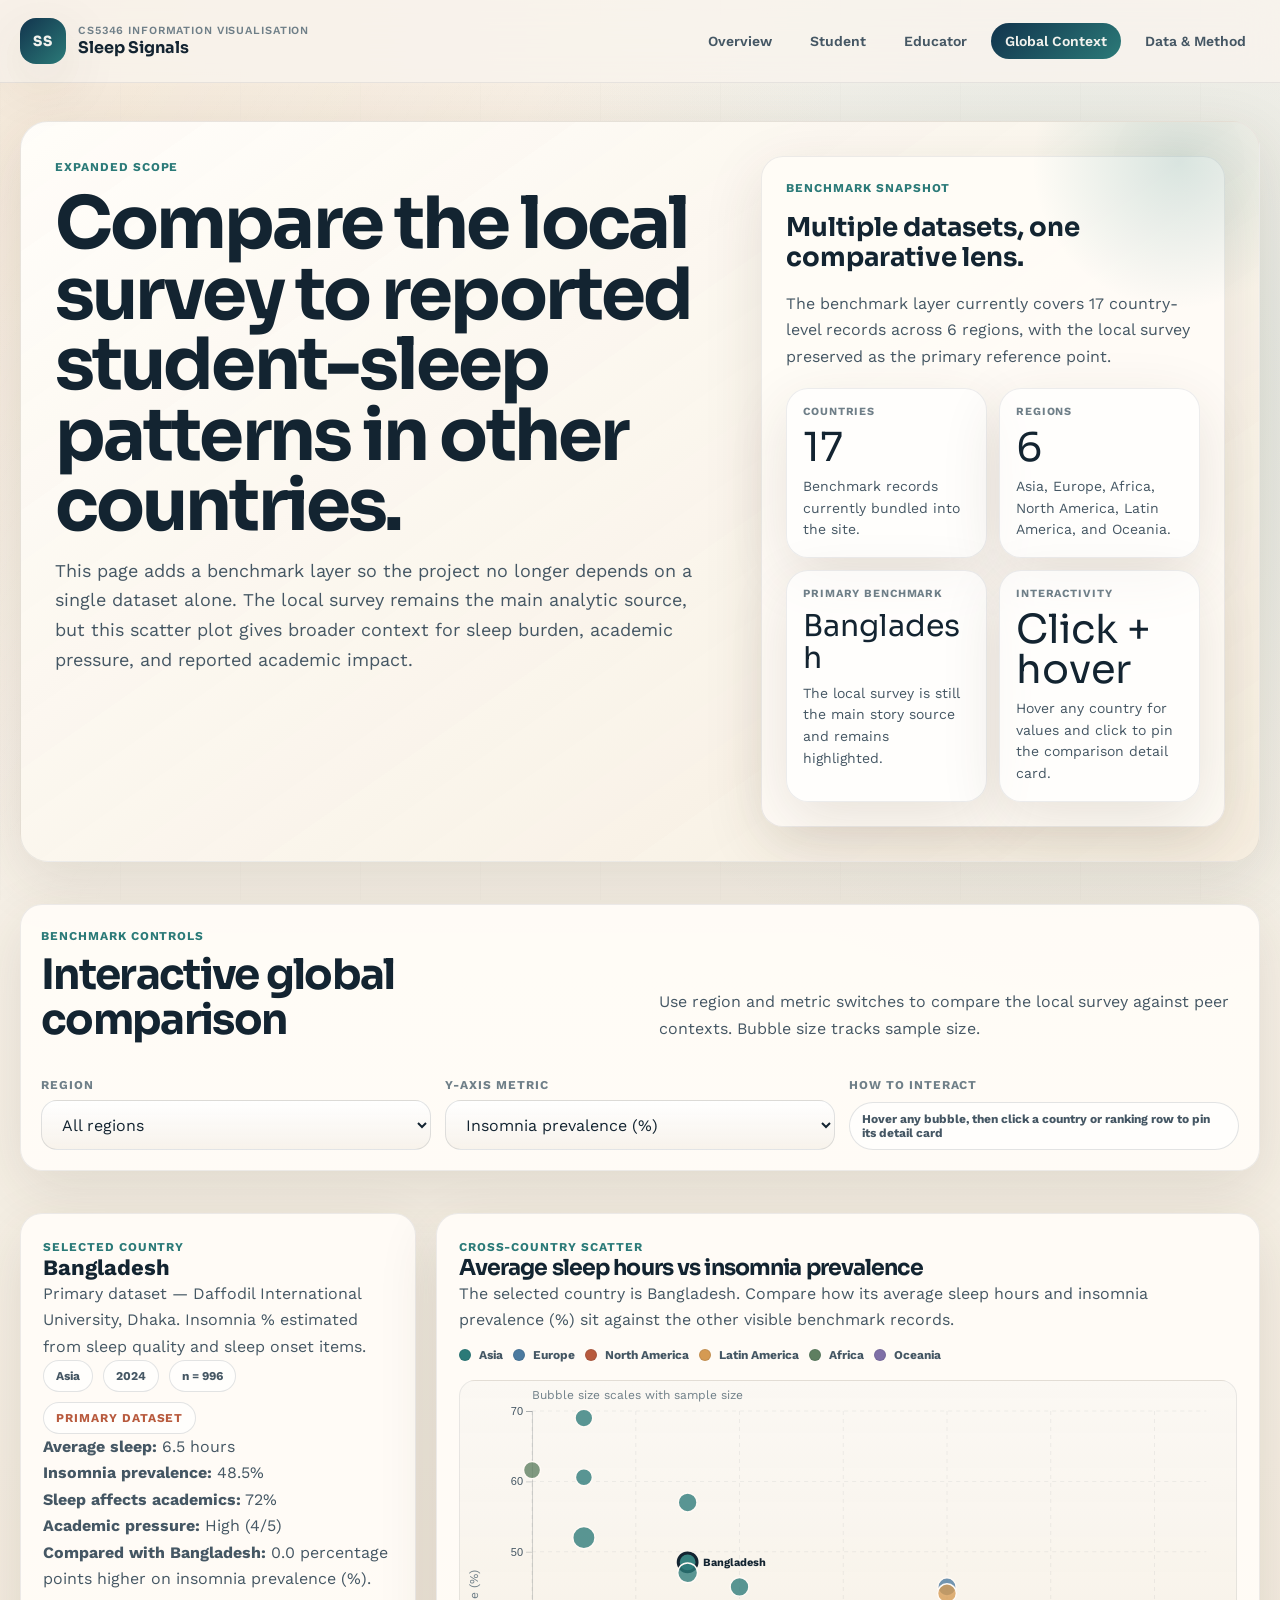
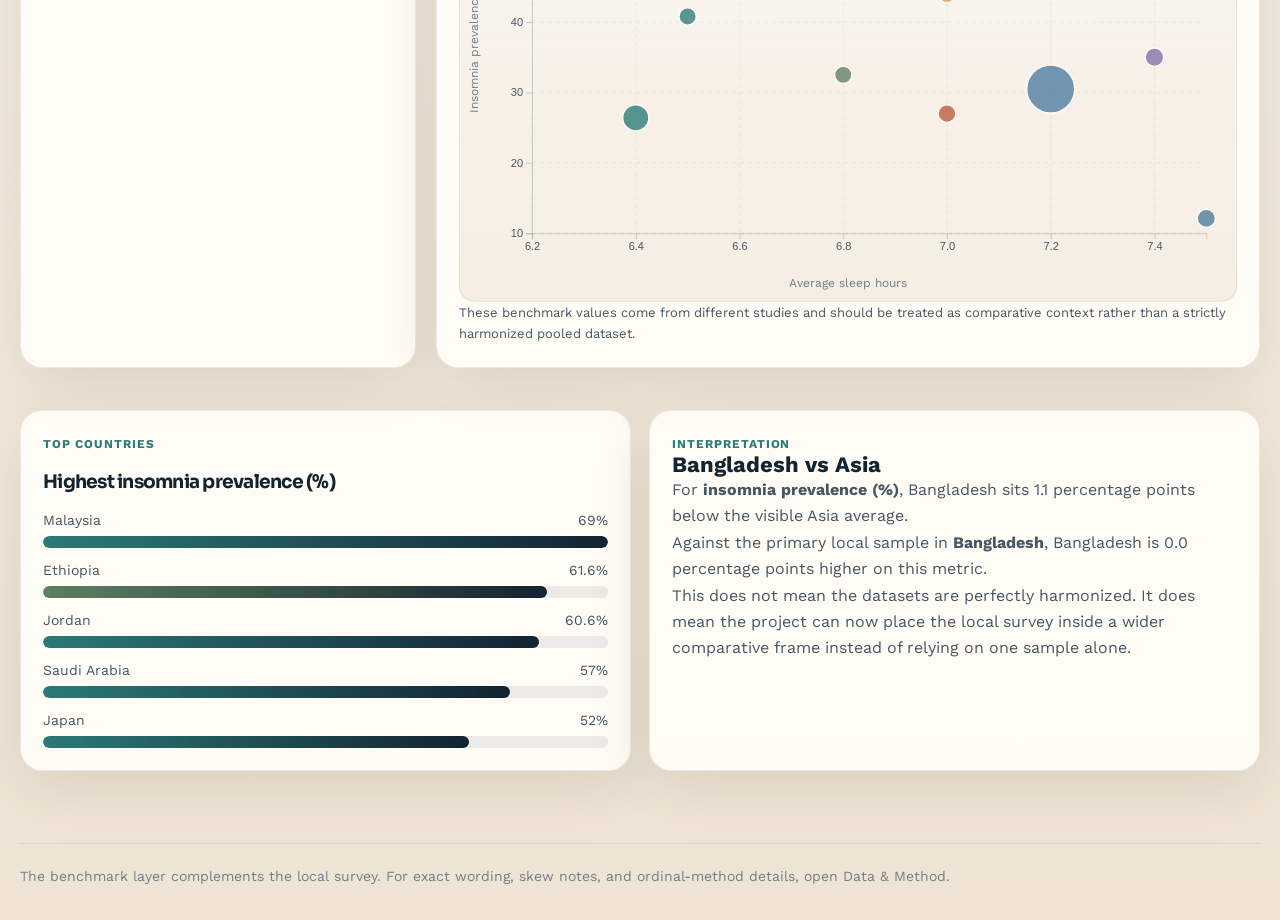
==== context.html @ 8196ef2f "Update" ====
<!DOCTYPE html>
<html lang="en">
<head>
  <meta charset="utf-8">
  <meta name="viewport" content="width=device-width, initial-scale=1">
  <title>Sleep Signals | Global Context</title>
  <link rel="stylesheet" href="assets/site.css">
</head>
<body>
  <header class="site-header">
    <nav class="site-nav">
      <a class="brand-lockup" href="index.html">
        <span class="brand-mark">SS</span>
        <span class="brand-text">
          <small>CS5346 Information Visualisation</small>
          <strong>Sleep Signals</strong>
        </span>
      </a>
      <div class="nav-links">
        <a class="nav-link" href="index.html">Overview</a>
        <a class="nav-link" href="student.html">Student</a>
        <a class="nav-link" href="educator.html">Educator</a>
        <a class="nav-link active" href="context.html">Global Context</a>
        <a class="nav-link" href="method.html">Data &amp; Method</a>
      </div>
    </nav>
  </header>

  <main class="page-shell">
    <section class="hero fade-up">
      <div class="hero-grid">
        <div class="hero-copy">
          <span class="eyebrow">Expanded scope</span>
          <h1>Compare the local survey to reported student-sleep patterns in other countries.</h1>
          <p>
            This page adds a benchmark layer so the project no longer depends on a single dataset alone.
            The local survey remains the main analytic source, but this scatter plot gives broader context for sleep burden,
            academic pressure, and reported academic impact.
          </p>
        </div>
        <aside class="hero-card" id="contextStats">
          <div class="loading-state">Loading benchmark summary…</div>
        </aside>
      </div>
    </section>

    <section class="section fade-up">
      <div class="controls-panel">
        <div class="section-head">
          <div>
            <span class="section-kicker">Benchmark controls</span>
            <h2>Interactive global comparison</h2>
          </div>
          <p>
            Use region and metric switches to compare the local survey against peer contexts. Bubble size tracks sample size.
          </p>
        </div>
        <div class="controls-grid">
          <div class="field">
            <label for="contextRegion">Region</label>
            <select id="contextRegion"></select>
          </div>
          <div class="field">
            <label for="contextMetric">Y-axis metric</label>
            <select id="contextMetric"></select>
          </div>
          <div class="field">
            <label>How to interact</label>
            <div class="sample-pill">Hover any bubble, then click a country or ranking row to pin its detail card</div>
          </div>
        </div>
      </div>
    </section>

    <section class="section fade-up">
      <div class="viz-layout">
        <aside class="note-card" id="contextDetail">
          <div class="loading-state">Loading selected country…</div>
        </aside>
        <article class="chart-card">
          <span class="section-kicker">Cross-country scatter</span>
          <h3 id="contextChartTitle">Average sleep hours vs insomnia prevalence</h3>
          <p id="contextChartCopy">
            Countries with less average sleep and higher reported burden move toward the upper-left of the plot.
          </p>
          <div class="legend" id="contextLegend"></div>
          <div class="chart-shell" id="contextChart"></div>
          <p class="footnote">
            These benchmark values come from different studies and should be treated as comparative context rather than a strictly harmonized pooled dataset.
          </p>
        </article>
      </div>
    </section>

    <section class="section fade-up">
      <div class="data-grid">
        <article class="surface-card">
          <span class="section-kicker">Top countries</span>
          <h3 class="panel-title" id="contextRankingTitle">Highest insomnia prevalence</h3>
          <div class="bar-list" id="contextRanking"></div>
        </article>
        <article class="note-card" id="contextInsight">
          <div class="loading-state">Loading benchmark insight…</div>
        </article>
      </div>
    </section>
  </main>

  <footer class="site-footer">
    The benchmark layer complements the local survey. For exact wording, skew notes, and ordinal-method details, open <a href="method.html">Data &amp; Method</a>.
  </footer>

  <script src="assets/vendor/d3.v7.min.js" defer></script>
  <script src="data/global-sleep-benchmarks.js" defer></script>
  <script src="assets/data.js" defer></script>
  <script src="assets/charts.js" defer></script>
  <script src="assets/context.js" defer></script>
</body>
</html>
---- assets/site.css ----
@import url("https://fonts.googleapis.com/css2?family=Sora:wght@400;500;600;700;800&family=Work+Sans:wght@400;500;600;700&display=swap");

:root {
  --bg: #f5efe4;
  --bg-soft: #fbf7f0;
  --paper: rgba(255, 250, 243, 0.8);
  --paper-strong: rgba(255, 252, 247, 0.94);
  --ink: #132431;
  --ink-soft: #455764;
  --ink-faint: #6f7f88;
  --line: rgba(19, 36, 49, 0.12);
  --line-strong: rgba(19, 36, 49, 0.2);
  --navy: #12344d;
  --teal: #2b7a78;
  --teal-soft: #83b7b0;
  --sand: #e7d8c1;
  --amber: #d59a52;
  --terracotta: #b85a3d;
  --rust: #8d3a2a;
  --sky: #4c7a9f;
  --sage: #5e7f60;
  --shadow: 0 18px 60px rgba(62, 47, 31, 0.12);
  --radius-xl: 28px;
  --radius-lg: 22px;
  --radius-md: 16px;
  --radius-sm: 12px;
  --max-width: 1240px;
  --font-display: "Sora", sans-serif;
  --font-body: "Work Sans", sans-serif;
}

*,
*::before,
*::after {
  box-sizing: border-box;
}

html {
  scroll-behavior: smooth;
}

body {
  margin: 0;
  min-height: 100vh;
  color: var(--ink);
  font-family: var(--font-body);
  background:
    radial-gradient(circle at top left, rgba(213, 154, 82, 0.16), transparent 30%),
    radial-gradient(circle at 85% 15%, rgba(43, 122, 120, 0.12), transparent 26%),
    linear-gradient(180deg, #f9f4ed 0%, var(--bg) 48%, #efe4d4 100%);
  overflow-x: hidden;
}

body::before {
  content: "";
  position: fixed;
  inset: 0;
  pointer-events: none;
  background:
    linear-gradient(120deg, rgba(255, 255, 255, 0.28), transparent 35%),
    repeating-linear-gradient(
      90deg,
      rgba(19, 36, 49, 0.025) 0,
      rgba(19, 36, 49, 0.025) 1px,
      transparent 1px,
      transparent 120px
    );
  opacity: 0.5;
}

a {
  color: inherit;
  text-decoration: none;
}

img,
svg {
  display: block;
  max-width: 100%;
}

button,
select {
  font: inherit;
}

.site-header {
  position: sticky;
  top: 0;
  z-index: 20;
  backdrop-filter: blur(18px);
  background: rgba(249, 244, 237, 0.78);
  border-bottom: 1px solid rgba(19, 36, 49, 0.08);
}

.site-nav {
  width: min(calc(100% - 32px), var(--max-width));
  margin: 0 auto;
  padding: 18px 0;
  display: flex;
  align-items: center;
  justify-content: space-between;
  gap: 20px;
}

.brand-lockup {
  display: flex;
  align-items: center;
  gap: 12px;
}

.brand-mark {
  width: 46px;
  height: 46px;
  border-radius: 16px;
  display: grid;
  place-items: center;
  font-family: var(--font-display);
  font-size: 14px;
  font-weight: 800;
  letter-spacing: 0.1em;
  text-transform: uppercase;
  color: var(--paper-strong);
  background: linear-gradient(135deg, var(--navy), var(--teal));
  box-shadow: var(--shadow);
}

.brand-text small,
.eyebrow,
.section-kicker,
.stat-label,
.chip,
.scope-chip,
.mini-label {
  letter-spacing: 0.08em;
  text-transform: uppercase;
}

.brand-text small {
  display: block;
  color: var(--ink-faint);
  font-size: 11px;
  font-weight: 600;
}

.brand-text strong {
  display: block;
  font-family: var(--font-display);
  font-size: 16px;
  font-weight: 700;
}

.nav-links {
  display: flex;
  align-items: center;
  gap: 10px;
  flex-wrap: wrap;
  justify-content: flex-end;
}

.nav-link {
  padding: 10px 14px;
  border-radius: 999px;
  color: var(--ink-soft);
  font-size: 14px;
  font-weight: 600;
  transition: background 160ms ease, color 160ms ease, transform 160ms ease;
}

.nav-link:hover,
.nav-link:focus-visible {
  color: var(--ink);
  background: rgba(255, 255, 255, 0.65);
}

.nav-link.active {
  color: var(--paper-strong);
  background: linear-gradient(135deg, var(--navy), var(--teal));
}

.page-shell {
  width: min(calc(100% - 32px), var(--max-width));
  margin: 0 auto;
  padding: 38px 0 72px;
  position: relative;
  z-index: 1;
}

.eyebrow,
.section-kicker {
  display: inline-flex;
  gap: 8px;
  align-items: center;
  color: var(--teal);
  font-size: 12px;
  font-weight: 700;
}

.hero {
  position: relative;
  overflow: hidden;
  border: 1px solid rgba(19, 36, 49, 0.08);
  border-radius: var(--radius-xl);
  padding: 34px;
  background:
    linear-gradient(145deg, rgba(255, 253, 249, 0.96), rgba(245, 236, 221, 0.84)),
    var(--paper);
  box-shadow: var(--shadow);
}

.hero::after {
  content: "";
  position: absolute;
  width: 320px;
  height: 320px;
  right: -80px;
  top: -120px;
  border-radius: 50%;
  background: radial-gradient(circle, rgba(43, 122, 120, 0.18), transparent 65%);
  pointer-events: none;
}

.hero-grid {
  position: relative;
  display: grid;
  grid-template-columns: minmax(0, 1.25fr) minmax(320px, 0.85fr);
  gap: 24px;
}

.hero-copy h1,
.section-head h2,
.feature-title,
.chart-card h3,
.panel-title,
.route-card h3,
.finding-card h3,
.glossary-card h3 {
  font-family: var(--font-display);
  letter-spacing: -0.04em;
}

.hero-copy h1 {
  margin: 14px 0 14px;
  max-width: 12ch;
  font-size: clamp(42px, 6vw, 72px);
  line-height: 0.98;
}

.hero-copy p {
  max-width: 60ch;
  margin: 0;
  color: var(--ink-soft);
  font-size: 18px;
  line-height: 1.65;
}

.hero-actions {
  display: flex;
  flex-wrap: wrap;
  gap: 14px;
  margin-top: 26px;
}

.btn {
  display: inline-flex;
  align-items: center;
  justify-content: center;
  gap: 8px;
  min-height: 48px;
  padding: 0 18px;
  border-radius: 999px;
  border: 1px solid transparent;
  font-size: 15px;
  font-weight: 700;
  transition: transform 160ms ease, box-shadow 160ms ease, background 160ms ease;
}

.btn:hover,
.btn:focus-visible {
  transform: translateY(-1px);
}

.btn-primary {
  color: var(--paper-strong);
  background: linear-gradient(135deg, var(--navy), var(--teal));
  box-shadow: 0 12px 30px rgba(18, 52, 77, 0.18);
}

.btn-secondary {
  border-color: var(--line);
  color: var(--ink);
  background: rgba(255, 255, 255, 0.72);
}

.hero-card,
.stat-card,
.finding-card,
.route-card,
.surface-card,
.chart-card,
.note-card,
.insight-card,
.rank-card,
.glossary-card {
  border: 1px solid rgba(19, 36, 49, 0.08);
  border-radius: var(--radius-lg);
  background: var(--paper-strong);
  box-shadow: var(--shadow);
}

.hero-card {
  padding: 24px;
  align-self: stretch;
  display: flex;
  flex-direction: column;
  gap: 18px;
}

.hero-card h2 {
  margin: 0;
  font-family: var(--font-display);
  font-size: 26px;
  line-height: 1.15;
}

.hero-card p {
  margin: 0;
  color: var(--ink-soft);
  line-height: 1.65;
}

.stat-grid {
  display: grid;
  grid-template-columns: repeat(2, minmax(0, 1fr));
  gap: 12px;
}

.stat-card {
  padding: 16px;
  background: rgba(255, 255, 255, 0.68);
}

.stat-label {
  color: var(--ink-faint);
  font-size: 11px;
  font-weight: 700;
}

.stat-value {
  margin-top: 10px;
  font-family: var(--font-display);
  font-size: clamp(28px, 4vw, 40px);
  line-height: 1;
}

.stat-value.compact {
  font-size: clamp(22px, 2.8vw, 30px);
  line-height: 1.08;
  word-break: break-word;
}

.stat-copy {
  margin-top: 8px;
  color: var(--ink-soft);
  font-size: 14px;
  line-height: 1.55;
}

.hero-note,
.section-note,
.support-copy,
.small-copy {
  color: var(--ink-faint);
  line-height: 1.65;
}

.section {
  margin-top: 42px;
}

.section-head {
  display: flex;
  align-items: end;
  justify-content: space-between;
  gap: 20px;
  margin-bottom: 20px;
}

.section-head h2 {
  margin: 8px 0 0;
  font-size: clamp(28px, 4vw, 42px);
  line-height: 1.08;
}

.section-head p {
  margin: 8px 0 0;
  max-width: 58ch;
  color: var(--ink-soft);
  font-size: 16px;
  line-height: 1.7;
}

.finding-grid,
.route-grid,
.insight-grid,
.method-grid,
.glossary-grid,
.note-grid {
  display: grid;
  gap: 18px;
}

.finding-grid {
  grid-template-columns: repeat(2, minmax(0, 1fr));
}

.route-grid {
  grid-template-columns: repeat(4, minmax(0, 1fr));
}

.finding-card,
.route-card,
.glossary-card,
.note-card,
.insight-card,
.rank-card {
  padding: 22px;
}

.finding-card {
  display: flex;
  flex-direction: column;
  gap: 14px;
}

.finding-card .metric {
  font-family: var(--font-display);
  font-size: clamp(30px, 4vw, 46px);
  line-height: 1;
}

.finding-card h3,
.route-card h3,
.glossary-card h3,
.note-card h3,
.chart-card h3 {
  margin: 0;
  font-size: 22px;
  line-height: 1.15;
}

.finding-card p,
.route-card p,
.note-card p,
.glossary-card p,
.chart-card p,
.insight-card p,
.rank-card p {
  margin: 0;
  color: var(--ink-soft);
  line-height: 1.65;
}

.chip-row,
.legend,
.control-row,
.pill-row,
.meta-row {
  display: flex;
  flex-wrap: wrap;
  gap: 10px;
  align-items: center;
}

.chip,
.scope-chip,
.sample-pill,
.meta-pill,
.legend-item {
  display: inline-flex;
  align-items: center;
  gap: 8px;
  border-radius: 999px;
  font-size: 12px;
  font-weight: 700;
}

.chip,
.scope-chip,
.sample-pill,
.meta-pill {
  padding: 8px 12px;
  border: 1px solid rgba(19, 36, 49, 0.12);
  background: rgba(255, 255, 255, 0.66);
}

.chip {
  color: var(--teal);
}

.scope-chip.context {
  color: var(--sky);
}

.scope-chip.primary {
  color: var(--terracotta);
}

.legend {
  margin: 14px 0 0;
}

.legend-item {
  color: var(--ink-soft);
}

.legend-swatch {
  width: 12px;
  height: 12px;
  border-radius: 999px;
  border: 1px solid rgba(19, 36, 49, 0.1);
  flex-shrink: 0;
}

.route-card {
  min-height: 220px;
  background:
    linear-gradient(180deg, rgba(255, 255, 255, 0.94), rgba(245, 238, 229, 0.88));
}

.route-card .route-link {
  margin-top: auto;
  display: inline-flex;
  align-items: center;
  gap: 8px;
  color: var(--navy);
  font-weight: 700;
}

.controls-panel {
  padding: 20px;
  display: grid;
  gap: 16px;
  border: 1px solid rgba(19, 36, 49, 0.08);
  border-radius: var(--radius-lg);
  background: var(--paper-strong);
  box-shadow: var(--shadow);
}

.controls-grid {
  display: grid;
  grid-template-columns: repeat(auto-fit, minmax(220px, 1fr));
  gap: 14px;
}

.field {
  display: grid;
  gap: 8px;
}

.field label {
  color: var(--ink-faint);
  font-size: 12px;
  font-weight: 700;
  text-transform: uppercase;
  letter-spacing: 0.08em;
}

select {
  width: 100%;
  min-height: 50px;
  border-radius: 16px;
  border: 1px solid rgba(19, 36, 49, 0.12);
  padding: 0 16px;
  color: var(--ink);
  background:
    linear-gradient(180deg, rgba(255, 255, 255, 0.98), rgba(247, 242, 235, 0.96));
}

select:focus-visible,
.rank-button:focus-visible,
.insight-button:focus-visible,
.btn:focus-visible,
.nav-link:focus-visible {
  outline: 3px solid rgba(43, 122, 120, 0.28);
  outline-offset: 2px;
}

.sample-pill,
.meta-pill {
  color: var(--ink-soft);
}

.insight-grid {
  grid-template-columns: repeat(4, minmax(0, 1fr));
}

.insight-card {
  position: relative;
  padding: 0;
  overflow: hidden;
}

.insight-button,
.rank-button {
  width: 100%;
  border: 0;
  padding: 22px;
  text-align: left;
  background: transparent;
  cursor: pointer;
}

.insight-card.selected,
.rank-card.selected {
  border-color: rgba(19, 36, 49, 0.22);
  box-shadow: 0 24px 60px rgba(62, 47, 31, 0.16);
}

.insight-card::before,
.rank-card::before {
  content: "";
  position: absolute;
  inset: 0 auto auto 0;
  width: 100%;
  height: 5px;
  background: linear-gradient(90deg, var(--teal), var(--amber));
  opacity: 0;
}

.insight-card.selected::before,
.rank-card.selected::before {
  opacity: 1;
}

.insight-topline,
.rank-topline {
  display: flex;
  justify-content: space-between;
  gap: 12px;
  align-items: baseline;
}

.insight-title,
.rank-title {
  margin: 14px 0 8px;
  font-family: var(--font-display);
  font-size: 22px;
  line-height: 1.12;
}

.impact-meter {
  display: flex;
  align-items: center;
  gap: 10px;
  margin-top: 18px;
}

.impact-bar {
  position: relative;
  flex: 1;
  height: 10px;
  border-radius: 999px;
  background: rgba(19, 36, 49, 0.08);
  overflow: hidden;
}

.impact-fill {
  position: absolute;
  inset: 0 auto 0 0;
  width: 0;
  border-radius: 999px;
  background: linear-gradient(90deg, var(--teal), var(--amber));
}

.viz-layout {
  display: grid;
  grid-template-columns: minmax(280px, 0.48fr) minmax(0, 1fr);
  gap: 20px;
}

.chart-card {
  padding: 22px;
}

.chart-meta {
  display: flex;
  justify-content: space-between;
  gap: 18px;
  margin-top: 12px;
  color: var(--ink-soft);
}

.chart-shell {
  margin-top: 18px;
  min-height: 400px;
  border-radius: var(--radius-md);
  border: 1px solid rgba(19, 36, 49, 0.08);
  background: linear-gradient(180deg, rgba(251, 248, 243, 0.98), rgba(244, 236, 224, 0.92));
  overflow: hidden;
}

.footnote {
  margin-top: 16px;
  color: var(--ink-faint);
  font-size: 13px;
  line-height: 1.65;
}

.educator-layout {
  display: grid;
  grid-template-columns: minmax(300px, 0.42fr) minmax(0, 1fr);
  gap: 20px;
}

.rank-list {
  display: grid;
  gap: 14px;
}

.rank-card {
  position: relative;
  padding: 0;
  overflow: hidden;
}

.rank-card .rank-button {
  display: grid;
  gap: 12px;
}

.rank-metric {
  font-family: var(--font-display);
  font-size: 28px;
  line-height: 1;
}

.data-grid {
  display: grid;
  grid-template-columns: repeat(2, minmax(0, 1fr));
  gap: 18px;
}

.surface-card {
  padding: 22px;
}

.bar-list {
  display: grid;
  gap: 14px;
  margin-top: 18px;
}

.bar-row {
  display: grid;
  gap: 8px;
}

.bar-button {
  width: 100%;
  padding: 0;
  border: 0;
  background: transparent;
  text-align: left;
  cursor: pointer;
  appearance: none;
}

.bar-button.selected .bar-topline span:first-child {
  color: var(--ink);
  font-weight: 700;
}

.bar-button.selected .bar-track {
  box-shadow: inset 0 0 0 1px rgba(19, 36, 49, 0.3);
}

.bar-topline {
  display: flex;
  justify-content: space-between;
  gap: 12px;
  color: var(--ink-soft);
  font-size: 14px;
}

.bar-track {
  position: relative;
  height: 12px;
  border-radius: 999px;
  background: rgba(19, 36, 49, 0.08);
  overflow: hidden;
}

.bar-fill {
  position: absolute;
  inset: 0 auto 0 0;
  width: 0;
  border-radius: 999px;
  background: linear-gradient(90deg, var(--sky), var(--teal));
}

.glossary-grid {
  grid-template-columns: repeat(2, minmax(0, 1fr));
}

.glossary-card .small-copy {
  margin-top: 14px;
}

.split-notes {
  display: grid;
  grid-template-columns: repeat(2, minmax(0, 1fr));
  gap: 18px;
}

.site-footer {
  width: min(calc(100% - 32px), var(--max-width));
  margin: 0 auto 36px;
  padding-top: 24px;
  border-top: 1px solid rgba(19, 36, 49, 0.08);
  color: var(--ink-faint);
  font-size: 14px;
}

.loading-state,
.error-state {
  padding: 22px;
  border-radius: var(--radius-lg);
  border: 1px dashed rgba(19, 36, 49, 0.18);
  color: var(--ink-soft);
  background: rgba(255, 255, 255, 0.62);
}

.error-state {
  color: var(--rust);
}

.tooltip {
  position: fixed;
  z-index: 40;
  max-width: 300px;
  padding: 12px 14px;
  border-radius: 16px;
  border: 1px solid rgba(19, 36, 49, 0.1);
  background: rgba(255, 252, 247, 0.97);
  box-shadow: 0 18px 50px rgba(62, 47, 31, 0.2);
  color: var(--ink);
  pointer-events: none;
  opacity: 0;
  transform: translateY(6px);
  transition: opacity 120ms ease, transform 120ms ease;
}

.tooltip.show {
  opacity: 1;
  transform: translateY(0);
}

.tooltip strong {
  display: block;
  font-family: var(--font-display);
  margin-bottom: 4px;
  font-size: 14px;
}

.fade-up {
  animation: fade-up 460ms ease both;
}

.muted {
  color: var(--ink-faint);
}

.nowrap {
  white-space: nowrap;
}

.sr-only {
  position: absolute;
  width: 1px;
  height: 1px;
  padding: 0;
  margin: -1px;
  overflow: hidden;
  clip: rect(0, 0, 0, 0);
  border: 0;
}

@keyframes fade-up {
  from {
    opacity: 0.78;
    transform: translateY(6px);
  }
  to {
    opacity: 1;
    transform: translateY(0);
  }
}

@media (max-width: 1080px) {
  .hero-grid,
  .viz-layout,
  .educator-layout,
  .data-grid,
  .split-notes {
    grid-template-columns: 1fr;
  }

  .finding-grid,
  .route-grid,
  .insight-grid,
  .glossary-grid {
    grid-template-columns: repeat(2, minmax(0, 1fr));
  }
}

@media (max-width: 760px) {
  .site-nav,
  .page-shell,
  .site-footer {
    width: min(calc(100% - 22px), var(--max-width));
  }

  .site-nav {
    align-items: flex-start;
    flex-direction: column;
  }

  .nav-links {
    width: 100%;
    justify-content: flex-start;
  }

  .hero {
    padding: 24px;
  }

  .hero-copy h1 {
    font-size: clamp(34px, 14vw, 52px);
  }

  .controls-grid,
  .finding-grid,
  .route-grid,
  .insight-grid,
  .glossary-grid,
  .method-grid {
    grid-template-columns: 1fr;
  }

  .stat-grid {
    grid-template-columns: 1fr;
  }

  .chart-shell {
    min-height: 340px;
  }
}
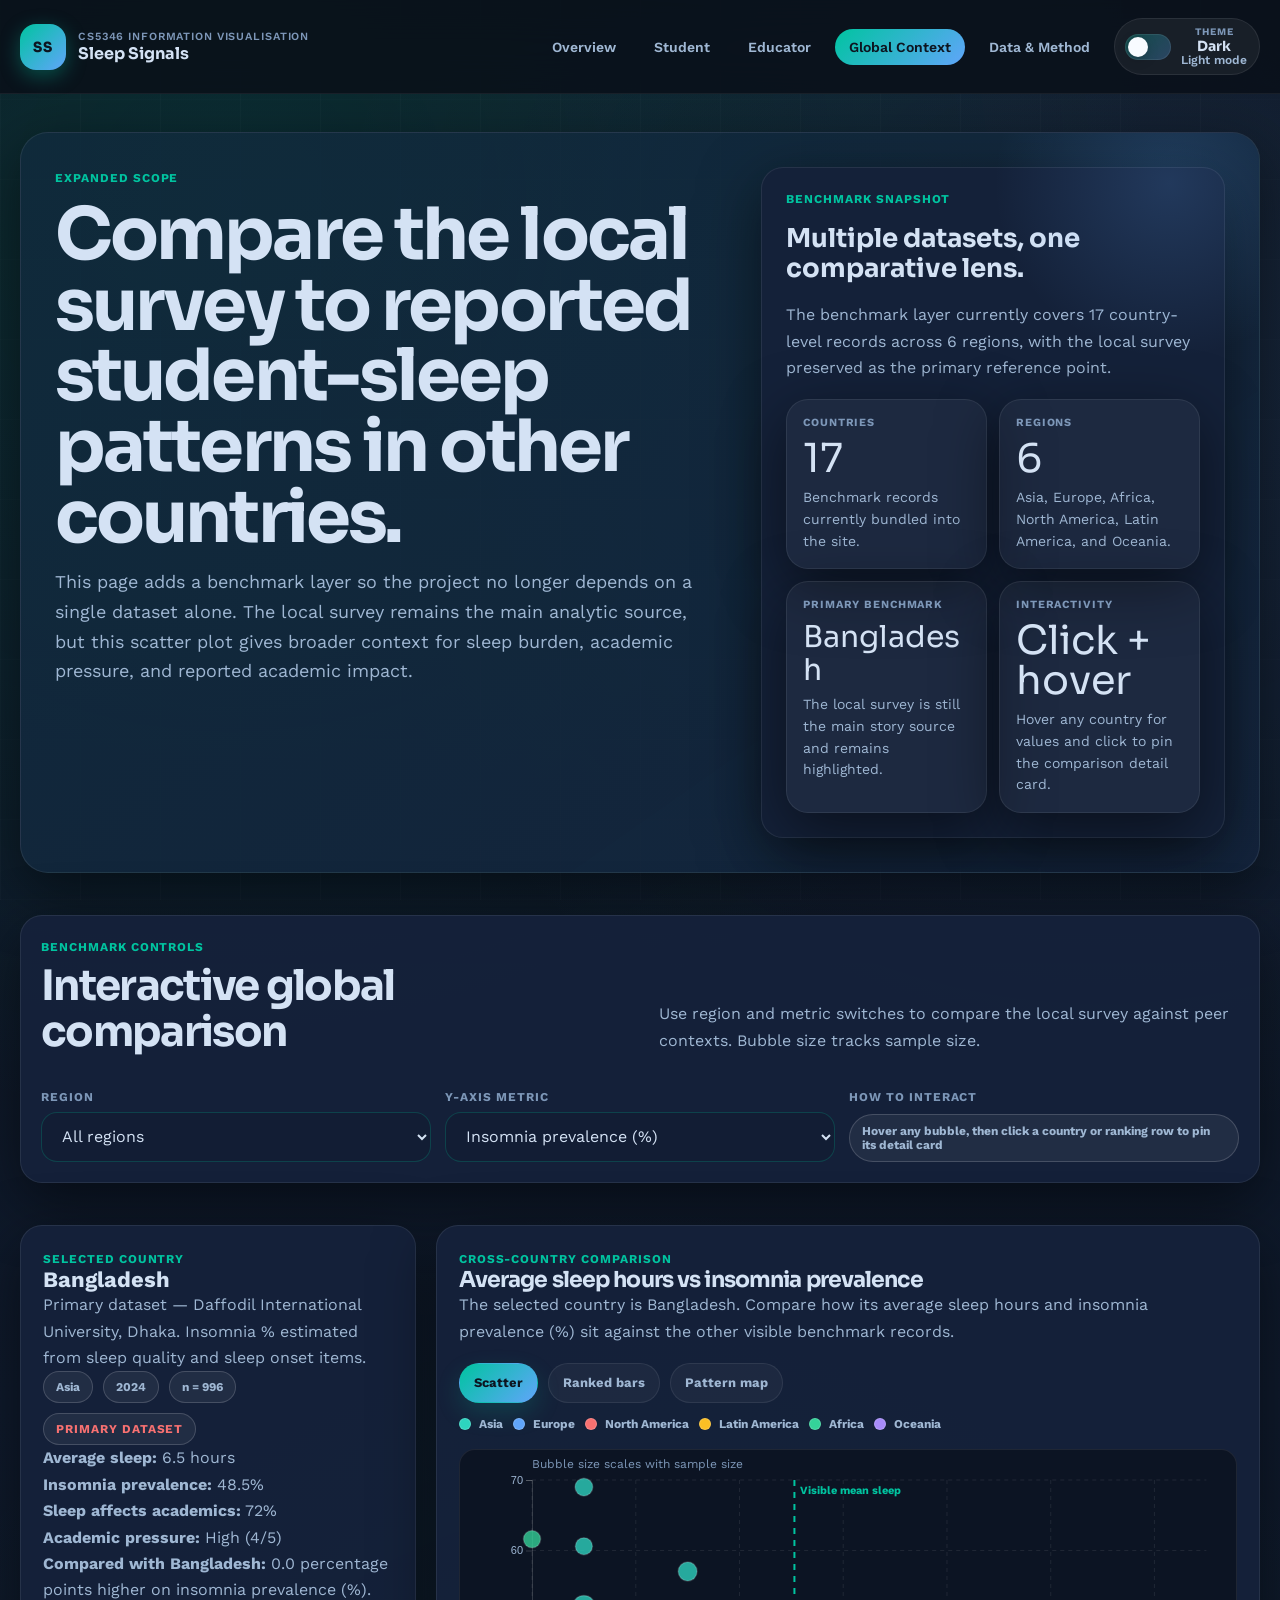
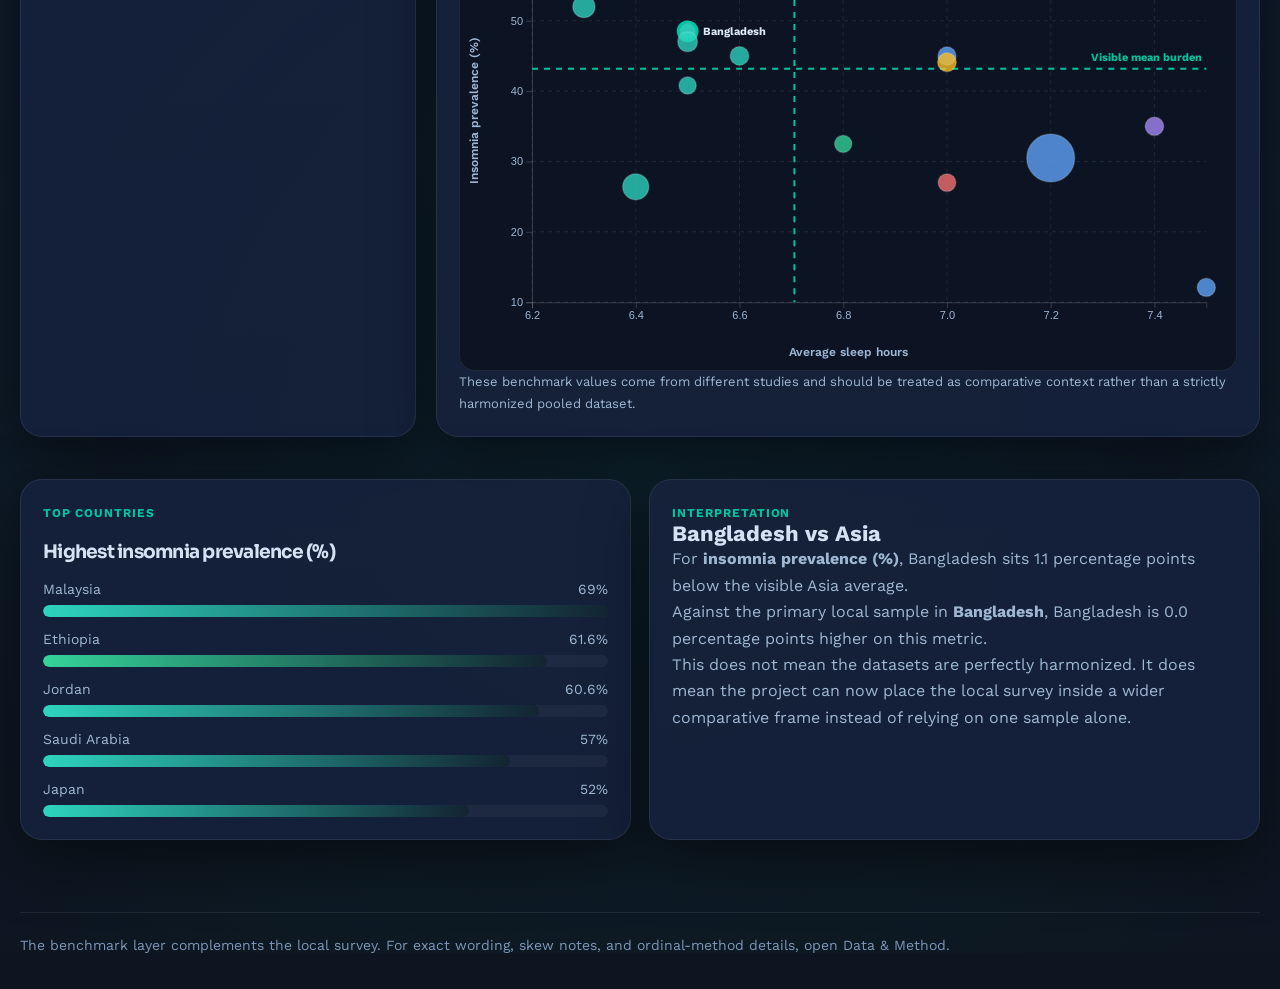
==== commit 48e30077: "Update interface 1. Added button to toggle light/dark mode 2. Change words to higher contrast colour" ====
--- a/context.html
+++ b/context.html
@@ -4,6 +4,12 @@
   <meta charset="utf-8">
   <meta name="viewport" content="width=device-width, initial-scale=1">
   <title>Sleep Signals | Global Context</title>
+  <script>
+    try {
+      const savedTheme = localStorage.getItem("sleep-signals-theme");
+      if (savedTheme === "light" || savedTheme === "dark") document.documentElement.dataset.theme = savedTheme;
+    } catch (error) {}
+  </script>
   <link rel="stylesheet" href="assets/site.css">
 </head>
 <body>
@@ -78,14 +84,15 @@
           <div class="loading-state">Loading selected country…</div>
         </aside>
         <article class="chart-card">
-          <span class="section-kicker">Cross-country scatter</span>
+          <span class="section-kicker">Cross-country comparison</span>
           <h3 id="contextChartTitle">Average sleep hours vs insomnia prevalence</h3>
           <p id="contextChartCopy">
             Countries with less average sleep and higher reported burden move toward the upper-left of the plot.
           </p>
+          <div class="chart-toolbar" id="contextViewModes" aria-label="Context chart view modes"></div>
           <div class="legend" id="contextLegend"></div>
           <div class="chart-shell" id="contextChart"></div>
-          <p class="footnote">
+          <p class="footnote" id="contextFootnote">
             These benchmark values come from different studies and should be treated as comparative context rather than a strictly harmonized pooled dataset.
           </p>
         </article>
@@ -114,6 +121,7 @@
   <script src="data/global-sleep-benchmarks.js" defer></script>
   <script src="assets/data.js" defer></script>
   <script src="assets/charts.js" defer></script>
+  <script src="assets/theme.js" defer></script>
   <script src="assets/context.js" defer></script>
 </body>
 </html>
--- a/assets/site.css
+++ b/assets/site.css
@@ -1,25 +1,57 @@
 @import url("https://fonts.googleapis.com/css2?family=Sora:wght@400;500;600;700;800&family=Work+Sans:wght@400;500;600;700&display=swap");
 
 :root {
-  --bg: #f5efe4;
-  --bg-soft: #fbf7f0;
-  --paper: rgba(255, 250, 243, 0.8);
-  --paper-strong: rgba(255, 252, 247, 0.94);
-  --ink: #132431;
-  --ink-soft: #455764;
-  --ink-faint: #6f7f88;
-  --line: rgba(19, 36, 49, 0.12);
-  --line-strong: rgba(19, 36, 49, 0.2);
-  --navy: #12344d;
-  --teal: #2b7a78;
-  --teal-soft: #83b7b0;
-  --sand: #e7d8c1;
-  --amber: #d59a52;
-  --terracotta: #b85a3d;
-  --rust: #8d3a2a;
-  --sky: #4c7a9f;
-  --sage: #5e7f60;
-  --shadow: 0 18px 60px rgba(62, 47, 31, 0.12);
+  --bg: #0d1520;
+  --bg-soft: #111d2e;
+  --paper: rgba(18, 30, 52, 0.88);
+  --paper-strong: rgba(21, 34, 58, 0.97);
+  --ink: #d4e2f4;
+  --ink-soft: #9fb7d3;
+  --ink-faint: #7d97b8;
+  --line: rgba(255, 255, 255, 0.08);
+  --line-strong: rgba(255, 255, 255, 0.16);
+  --navy: #0d1520;
+  --teal: #00c4a0;
+  --teal-soft: #0d6e62;
+  --sand: #e8a030;
+  --amber: #f5a623;
+  --terracotta: #f87171;
+  --rust: #ef4444;
+  --sky: #60a5fa;
+  --sage: #34d399;
+  --shadow: 0 18px 60px rgba(0, 0, 0, 0.5);
+  --header-bg: rgba(10, 16, 26, 0.88);
+  --header-line: rgba(255, 255, 255, 0.06);
+  --surface-border: rgba(255, 255, 255, 0.08);
+  --surface-border-strong: rgba(255, 255, 255, 0.16);
+  --surface-muted: rgba(255, 255, 255, 0.04);
+  --surface-muted-strong: rgba(255, 255, 255, 0.06);
+  --surface-hover: rgba(0, 196, 160, 0.07);
+  --button-soft: rgba(255, 255, 255, 0.06);
+  --button-soft-hover: rgba(255, 255, 255, 0.12);
+  --select-bg: rgba(18, 30, 52, 0.95);
+  --select-bg-hover: rgba(22, 36, 64, 0.98);
+  --chart-surface: rgba(10, 16, 28, 0.72);
+  --chart-grid: rgba(255, 255, 255, 0.08);
+  --chart-axis: #9db5d2;
+  --chart-label: #dbe7f7;
+  --chart-muted: #90a7c4;
+  --chart-faint: #7d97b8;
+  --chart-label-inverse: #f8fbff;
+  --chart-label-accent: #0d1520;
+  --tooltip-bg: rgba(14, 24, 42, 0.97);
+  --tooltip-border: rgba(255, 255, 255, 0.1);
+  --tooltip-text: #eef5ff;
+  --scrollbar-track: rgba(255, 255, 255, 0.04);
+  --scrollbar-thumb: rgba(0, 196, 160, 0.36);
+  --bg-gradient-start: #0d1520;
+  --bg-gradient-mid: #0f1a2c;
+  --bg-gradient-end: #0d1520;
+  --glow-one: rgba(0, 196, 160, 0.14);
+  --glow-two: rgba(96, 165, 250, 0.12);
+  --glow-three: rgba(0, 196, 160, 0.06);
+  --grid-line-strong: rgba(255, 255, 255, 0.018);
+  --grid-line-soft: rgba(255, 255, 255, 0.01);
   --radius-xl: 28px;
   --radius-lg: 22px;
   --radius-md: 16px;
@@ -29,6 +61,51 @@
   --font-body: "Work Sans", sans-serif;
 }
 
+html[data-theme="light"] {
+  --bg: #edf4fb;
+  --bg-soft: #dce7f3;
+  --paper: rgba(255, 255, 255, 0.88);
+  --paper-strong: rgba(255, 255, 255, 0.96);
+  --ink: #10213a;
+  --ink-soft: #445c79;
+  --ink-faint: #667d99;
+  --line: rgba(16, 33, 58, 0.08);
+  --line-strong: rgba(16, 33, 58, 0.16);
+  --shadow: 0 18px 60px rgba(31, 58, 89, 0.12);
+  --header-bg: rgba(240, 246, 252, 0.92);
+  --header-line: rgba(16, 33, 58, 0.08);
+  --surface-border: rgba(16, 33, 58, 0.08);
+  --surface-border-strong: rgba(16, 33, 58, 0.16);
+  --surface-muted: rgba(16, 33, 58, 0.04);
+  --surface-muted-strong: rgba(16, 33, 58, 0.06);
+  --surface-hover: rgba(0, 196, 160, 0.08);
+  --button-soft: rgba(16, 33, 58, 0.05);
+  --button-soft-hover: rgba(16, 33, 58, 0.09);
+  --select-bg: rgba(248, 251, 255, 0.98);
+  --select-bg-hover: rgba(255, 255, 255, 1);
+  --chart-surface: rgba(244, 248, 253, 0.96);
+  --chart-grid: rgba(16, 33, 58, 0.08);
+  --chart-axis: #556d89;
+  --chart-label: #10213a;
+  --chart-muted: #607996;
+  --chart-faint: #748aa5;
+  --chart-label-inverse: #ffffff;
+  --chart-label-accent: #10213a;
+  --tooltip-bg: rgba(255, 255, 255, 0.98);
+  --tooltip-border: rgba(16, 33, 58, 0.12);
+  --tooltip-text: #10213a;
+  --scrollbar-track: rgba(16, 33, 58, 0.06);
+  --scrollbar-thumb: rgba(0, 196, 160, 0.38);
+  --bg-gradient-start: #f7fbff;
+  --bg-gradient-mid: #e5eef8;
+  --bg-gradient-end: #edf4fb;
+  --glow-one: rgba(0, 196, 160, 0.1);
+  --glow-two: rgba(96, 165, 250, 0.08);
+  --glow-three: rgba(0, 196, 160, 0.05);
+  --grid-line-strong: rgba(16, 33, 58, 0.04);
+  --grid-line-soft: rgba(16, 33, 58, 0.024);
+}
+
 *,
 *::before,
 *::after {
@@ -37,6 +114,15 @@
 
 html {
   scroll-behavior: smooth;
+  background: var(--bg);
+}
+
+html[data-theme="dark"] {
+  color-scheme: dark;
+}
+
+html[data-theme="light"] {
+  color-scheme: light;
 }
 
 body {
@@ -45,10 +131,12 @@
   color: var(--ink);
   font-family: var(--font-body);
   background:
-    radial-gradient(circle at top left, rgba(213, 154, 82, 0.16), transparent 30%),
-    radial-gradient(circle at 85% 15%, rgba(43, 122, 120, 0.12), transparent 26%),
-    linear-gradient(180deg, #f9f4ed 0%, var(--bg) 48%, #efe4d4 100%);
+    radial-gradient(circle at 18% 8%, var(--glow-one), transparent 36%),
+    radial-gradient(circle at 86% 14%, var(--glow-two), transparent 32%),
+    radial-gradient(circle at 50% 80%, var(--glow-three), transparent 40%),
+    linear-gradient(180deg, var(--bg-gradient-start) 0%, var(--bg-gradient-mid) 55%, var(--bg-gradient-end) 100%);
   overflow-x: hidden;
+  transition: background 180ms ease, color 180ms ease;
 }
 
 body::before {
@@ -57,15 +145,21 @@
   inset: 0;
   pointer-events: none;
   background:
-    linear-gradient(120deg, rgba(255, 255, 255, 0.28), transparent 35%),
     repeating-linear-gradient(
       90deg,
-      rgba(19, 36, 49, 0.025) 0,
-      rgba(19, 36, 49, 0.025) 1px,
+      var(--grid-line-strong) 0,
+      var(--grid-line-strong) 1px,
       transparent 1px,
-      transparent 120px
+      transparent 80px
+    ),
+    repeating-linear-gradient(
+      0deg,
+      var(--grid-line-soft) 0,
+      var(--grid-line-soft) 1px,
+      transparent 1px,
+      transparent 80px
     );
-  opacity: 0.5;
+  opacity: 1;
 }
 
 a {
@@ -88,9 +182,9 @@
   position: sticky;
   top: 0;
   z-index: 20;
-  backdrop-filter: blur(18px);
-  background: rgba(249, 244, 237, 0.78);
-  border-bottom: 1px solid rgba(19, 36, 49, 0.08);
+  backdrop-filter: blur(20px);
+  background: var(--header-bg);
+  border-bottom: 1px solid var(--header-line);
 }
 
 .site-nav {
@@ -120,9 +214,9 @@
   font-weight: 800;
   letter-spacing: 0.1em;
   text-transform: uppercase;
-  color: var(--paper-strong);
-  background: linear-gradient(135deg, var(--navy), var(--teal));
-  box-shadow: var(--shadow);
+  color: var(--chart-label-accent);
+  background: linear-gradient(135deg, #00c4a0, #60a5fa);
+  box-shadow: 0 6px 20px rgba(0, 196, 160, 0.35);
 }
 
 .brand-text small,
@@ -158,6 +252,76 @@
   justify-content: flex-end;
 }
 
+.theme-toggle {
+  display: inline-flex;
+  align-items: center;
+  gap: 10px;
+  min-height: 46px;
+  padding: 7px 12px 7px 10px;
+  border: 1px solid var(--surface-border);
+  border-radius: 999px;
+  background: var(--button-soft);
+  color: var(--ink);
+  cursor: pointer;
+  transition: transform 160ms ease, background 160ms ease, border-color 160ms ease;
+}
+
+.theme-toggle:hover,
+.theme-toggle:focus-visible {
+  transform: translateY(-1px);
+  background: var(--button-soft-hover);
+}
+
+.theme-toggle-track {
+  position: relative;
+  width: 46px;
+  height: 26px;
+  border-radius: 999px;
+  background: linear-gradient(135deg, rgba(0, 196, 160, 0.28), rgba(96, 165, 250, 0.28));
+  box-shadow: inset 0 0 0 1px var(--surface-border);
+}
+
+.theme-toggle-thumb {
+  position: absolute;
+  top: 3px;
+  left: 3px;
+  width: 20px;
+  height: 20px;
+  border-radius: 50%;
+  background: var(--chart-label-inverse);
+  box-shadow: 0 3px 12px rgba(0, 0, 0, 0.18);
+  transition: transform 180ms ease, background 180ms ease;
+}
+
+html[data-theme="light"] .theme-toggle-thumb {
+  transform: translateX(20px);
+  background: var(--chart-label-accent);
+}
+
+.theme-toggle-copy {
+  display: grid;
+  line-height: 1.15;
+}
+
+.theme-toggle-kicker {
+  color: var(--ink-faint);
+  font-size: 10px;
+  font-weight: 700;
+  letter-spacing: 0.08em;
+  text-transform: uppercase;
+}
+
+.theme-toggle-copy strong {
+  font-family: var(--font-display);
+  font-size: 14px;
+}
+
+.theme-toggle-target {
+  color: var(--ink-soft);
+  font-size: 12px;
+  font-weight: 600;
+}
+
 .nav-link {
   padding: 10px 14px;
   border-radius: 999px;
@@ -170,12 +334,12 @@
 .nav-link:hover,
 .nav-link:focus-visible {
   color: var(--ink);
-  background: rgba(255, 255, 255, 0.65);
+  background: var(--button-soft);
 }
 
 .nav-link.active {
-  color: var(--paper-strong);
-  background: linear-gradient(135deg, var(--navy), var(--teal));
+  color: var(--chart-label-accent);
+  background: linear-gradient(135deg, var(--teal), var(--sky));
 }
 
 .page-shell {
@@ -199,11 +363,11 @@
 .hero {
   position: relative;
   overflow: hidden;
-  border: 1px solid rgba(19, 36, 49, 0.08);
+  border: 1px solid var(--surface-border);
   border-radius: var(--radius-xl);
   padding: 34px;
   background:
-    linear-gradient(145deg, rgba(255, 253, 249, 0.96), rgba(245, 236, 221, 0.84)),
+    linear-gradient(145deg, rgba(0, 196, 160, 0.07), rgba(96, 165, 250, 0.05)),
     var(--paper);
   box-shadow: var(--shadow);
 }
@@ -211,12 +375,12 @@
 .hero::after {
   content: "";
   position: absolute;
-  width: 320px;
-  height: 320px;
-  right: -80px;
-  top: -120px;
+  width: 380px;
+  height: 380px;
+  right: -100px;
+  top: -140px;
   border-radius: 50%;
-  background: radial-gradient(circle, rgba(43, 122, 120, 0.18), transparent 65%);
+  background: radial-gradient(circle, rgba(96, 165, 250, 0.18), transparent 65%);
   pointer-events: none;
 }
 
@@ -281,15 +445,15 @@
 }
 
 .btn-primary {
-  color: var(--paper-strong);
-  background: linear-gradient(135deg, var(--navy), var(--teal));
-  box-shadow: 0 12px 30px rgba(18, 52, 77, 0.18);
+  color: var(--chart-label-accent);
+  background: linear-gradient(135deg, var(--teal), var(--sky));
+  box-shadow: 0 12px 30px rgba(0, 196, 160, 0.3);
 }
 
 .btn-secondary {
-  border-color: var(--line);
+  border-color: var(--surface-border-strong);
   color: var(--ink);
-  background: rgba(255, 255, 255, 0.72);
+  background: var(--button-soft);
 }
 
 .hero-card,
@@ -302,7 +466,7 @@
 .insight-card,
 .rank-card,
 .glossary-card {
-  border: 1px solid rgba(19, 36, 49, 0.08);
+  border: 1px solid var(--surface-border);
   border-radius: var(--radius-lg);
   background: var(--paper-strong);
   box-shadow: var(--shadow);
@@ -337,7 +501,7 @@
 
 .stat-card {
   padding: 16px;
-  background: rgba(255, 255, 255, 0.68);
+  background: var(--surface-muted);
 }
 
 .stat-label {
@@ -490,8 +654,8 @@
 .sample-pill,
 .meta-pill {
   padding: 8px 12px;
-  border: 1px solid rgba(19, 36, 49, 0.12);
-  background: rgba(255, 255, 255, 0.66);
+  border: 1px solid var(--surface-border-strong);
+  background: var(--surface-muted-strong);
 }
 
 .chip {
@@ -508,6 +672,43 @@
 
 .legend {
   margin: 14px 0 0;
+}
+
+.chart-toolbar {
+  display: flex;
+  flex-wrap: wrap;
+  gap: 10px;
+  margin-top: 18px;
+}
+
+.view-toggle {
+  display: inline-flex;
+  align-items: center;
+  justify-content: center;
+  min-height: 40px;
+  padding: 0 14px;
+  border-radius: 999px;
+  border: 1px solid var(--surface-border);
+  background: var(--surface-muted);
+  color: var(--ink-soft);
+  font-size: 13px;
+  font-weight: 700;
+  cursor: pointer;
+  transition: transform 160ms ease, background 160ms ease, border-color 160ms ease, color 160ms ease;
+}
+
+.view-toggle:hover,
+.view-toggle:focus-visible {
+  transform: translateY(-1px);
+  background: var(--button-soft-hover);
+  color: var(--ink);
+}
+
+.view-toggle.active {
+  color: var(--chart-label-accent);
+  border-color: transparent;
+  background: linear-gradient(135deg, var(--teal), var(--sky));
+  box-shadow: 0 10px 24px rgba(0, 196, 160, 0.18);
 }
 
 .legend-item {
@@ -518,14 +719,14 @@
   width: 12px;
   height: 12px;
   border-radius: 999px;
-  border: 1px solid rgba(19, 36, 49, 0.1);
+  border: 1px solid var(--surface-border-strong);
   flex-shrink: 0;
 }
 
 .route-card {
   min-height: 220px;
   background:
-    linear-gradient(180deg, rgba(255, 255, 255, 0.94), rgba(245, 238, 229, 0.88));
+    linear-gradient(145deg, rgba(0, 196, 160, 0.06), rgba(96, 165, 250, 0.04));
 }
 
 .route-card .route-link {
@@ -533,7 +734,7 @@
   display: inline-flex;
   align-items: center;
   gap: 8px;
-  color: var(--navy);
+  color: var(--teal);
   font-weight: 700;
 }
 
@@ -541,7 +742,7 @@
   padding: 20px;
   display: grid;
   gap: 16px;
-  border: 1px solid rgba(19, 36, 49, 0.08);
+  border: 1px solid var(--surface-border);
   border-radius: var(--radius-lg);
   background: var(--paper-strong);
   box-shadow: var(--shadow);
@@ -570,11 +771,18 @@
   width: 100%;
   min-height: 50px;
   border-radius: 16px;
-  border: 1px solid rgba(19, 36, 49, 0.12);
+  border: 1px solid rgba(0, 196, 160, 0.22);
   padding: 0 16px;
   color: var(--ink);
-  background:
-    linear-gradient(180deg, rgba(255, 255, 255, 0.98), rgba(247, 242, 235, 0.96));
+  background: var(--select-bg);
+  cursor: pointer;
+  transition: border-color 160ms ease, background 160ms ease;
+  appearance: auto;
+}
+
+select:hover {
+  border-color: rgba(0, 196, 160, 0.45);
+  background: var(--select-bg-hover);
 }
 
 select:focus-visible,
@@ -582,13 +790,69 @@
 .insight-button:focus-visible,
 .btn:focus-visible,
 .nav-link:focus-visible {
-  outline: 3px solid rgba(43, 122, 120, 0.28);
+  outline: 2px solid rgba(0, 196, 160, 0.6);
   outline-offset: 2px;
 }
 
 .sample-pill,
 .meta-pill {
   color: var(--ink-soft);
+}
+
+.rho-pill {
+  cursor: help;
+  text-decoration: underline dotted var(--surface-border-strong);
+  text-underline-offset: 2px;
+}
+
+.rho-info {
+  display: inline-flex;
+  align-items: center;
+  justify-content: center;
+  width: 15px;
+  height: 15px;
+  border-radius: 50%;
+  background: rgba(0, 196, 160, 0.15);
+  border: 1px solid rgba(0, 196, 160, 0.4);
+  color: var(--teal);
+  font-size: 9px;
+  font-weight: 800;
+  font-family: var(--font-display);
+  cursor: help;
+  vertical-align: middle;
+  margin-left: 5px;
+  flex-shrink: 0;
+  line-height: 1;
+  user-select: none;
+  transition: background 140ms ease, border-color 140ms ease;
+}
+
+.rho-info:hover {
+  background: rgba(0, 196, 160, 0.3);
+  border-color: rgba(0, 196, 160, 0.65);
+}
+
+.rho-tip {
+  position: fixed;
+  z-index: 200;
+  max-width: 280px;
+  padding: 8px 12px;
+  border-radius: 10px;
+  background: var(--tooltip-bg);
+  color: var(--tooltip-text);
+  font-family: var(--font-body);
+  font-size: 12px;
+  font-weight: 500;
+  line-height: 1.5;
+  pointer-events: none;
+  opacity: 0;
+  transition: opacity 130ms ease;
+  border: 1px solid var(--tooltip-border);
+  box-shadow: 0 6px 20px rgba(27, 42, 62, 0.22);
+}
+
+.rho-tip.rho-tip-visible {
+  opacity: 1;
 }
 
 .insight-grid {
@@ -599,6 +863,14 @@
   position: relative;
   padding: 0;
   overflow: hidden;
+  transition: background 160ms ease, border-color 160ms ease, box-shadow 160ms ease;
+  background: var(--paper);
+}
+
+.insight-card:hover:not(.selected),
+.rank-card:hover:not(.selected) {
+  background: var(--surface-hover);
+  border-color: rgba(0, 196, 160, 0.22);
 }
 
 .insight-button,
@@ -609,12 +881,19 @@
   text-align: left;
   background: transparent;
   cursor: pointer;
+  transition: background 160ms ease;
+}
+
+.insight-button:hover,
+.rank-button:hover {
+  background: var(--surface-muted);
 }
 
 .insight-card.selected,
 .rank-card.selected {
-  border-color: rgba(19, 36, 49, 0.22);
-  box-shadow: 0 24px 60px rgba(62, 47, 31, 0.16);
+  background: linear-gradient(145deg, rgba(0, 196, 160, 0.16), rgba(96, 165, 250, 0.08));
+  border-color: rgba(0, 196, 160, 0.38);
+  box-shadow: 0 0 0 1px rgba(0, 196, 160, 0.18), 0 20px 50px rgba(0, 0, 0, 0.5);
 }
 
 .insight-card::before,
@@ -624,7 +903,7 @@
   inset: 0 auto auto 0;
   width: 100%;
   height: 5px;
-  background: linear-gradient(90deg, var(--teal), var(--amber));
+  background: linear-gradient(90deg, var(--teal), var(--sky));
   opacity: 0;
 }
 
@@ -661,7 +940,7 @@
   flex: 1;
   height: 10px;
   border-radius: 999px;
-  background: rgba(19, 36, 49, 0.08);
+  background: var(--surface-muted);
   overflow: hidden;
 }
 
@@ -670,7 +949,7 @@
   inset: 0 auto 0 0;
   width: 0;
   border-radius: 999px;
-  background: linear-gradient(90deg, var(--teal), var(--amber));
+  background: linear-gradient(90deg, var(--teal), var(--sky));
 }
 
 .viz-layout {
@@ -695,8 +974,8 @@
   margin-top: 18px;
   min-height: 400px;
   border-radius: var(--radius-md);
-  border: 1px solid rgba(19, 36, 49, 0.08);
-  background: linear-gradient(180deg, rgba(251, 248, 243, 0.98), rgba(244, 236, 224, 0.92));
+  border: 1px solid var(--surface-border);
+  background: var(--chart-surface);
   overflow: hidden;
 }
 
@@ -713,15 +992,42 @@
   gap: 20px;
 }
 
+.educator-layout > .surface-card {
+  position: sticky;
+  top: 96px;
+  align-self: start;
+}
+
 .rank-list {
   display: grid;
   gap: 14px;
+  max-height: min(72vh, 980px);
+  overflow-y: auto;
+  padding-right: 8px;
+  scrollbar-width: thin;
+  scrollbar-color: var(--scrollbar-thumb) var(--scrollbar-track);
+}
+
+.rank-list::-webkit-scrollbar {
+  width: 10px;
+}
+
+.rank-list::-webkit-scrollbar-track {
+  background: var(--scrollbar-track);
+  border-radius: 999px;
+}
+
+.rank-list::-webkit-scrollbar-thumb {
+  background: var(--scrollbar-thumb);
+  border-radius: 999px;
 }
 
 .rank-card {
   position: relative;
   padding: 0;
   overflow: hidden;
+  transition: background 160ms ease, border-color 160ms ease, box-shadow 160ms ease;
+  background: var(--paper);
 }
 
 .rank-card .rank-button {
@@ -772,7 +1078,7 @@
 }
 
 .bar-button.selected .bar-track {
-  box-shadow: inset 0 0 0 1px rgba(19, 36, 49, 0.3);
+  box-shadow: inset 0 0 0 1px var(--surface-border-strong);
 }
 
 .bar-topline {
@@ -787,7 +1093,7 @@
   position: relative;
   height: 12px;
   border-radius: 999px;
-  background: rgba(19, 36, 49, 0.08);
+  background: var(--surface-muted);
   overflow: hidden;
 }
 
@@ -796,7 +1102,7 @@
   inset: 0 auto 0 0;
   width: 0;
   border-radius: 999px;
-  background: linear-gradient(90deg, var(--sky), var(--teal));
+  background: linear-gradient(90deg, var(--teal), var(--sky));
 }
 
 .glossary-grid {
@@ -811,13 +1117,94 @@
   display: grid;
   grid-template-columns: repeat(2, minmax(0, 1fr));
   gap: 18px;
+}
+
+.quadrant-note {
+  padding: 18px 18px 0;
+  color: var(--ink-faint);
+  font-size: 13px;
+  line-height: 1.6;
+}
+
+.quadrant-grid {
+  display: grid;
+  grid-template-columns: repeat(2, minmax(0, 1fr));
+  gap: 14px;
+  padding: 18px;
+}
+
+.quadrant-card {
+  display: grid;
+  gap: 14px;
+  min-height: 170px;
+  padding: 18px;
+  border-radius: var(--radius-md);
+  border: 1px solid var(--surface-border);
+  background: var(--surface-muted);
+}
+
+.quadrant-topline {
+  display: flex;
+  justify-content: space-between;
+  gap: 12px;
+  align-items: baseline;
+}
+
+.quadrant-topline h4 {
+  margin: 0;
+  font-family: var(--font-display);
+  font-size: 20px;
+  line-height: 1.1;
+}
+
+.quadrant-topline .small-copy,
+.quadrant-country-list .small-copy {
+  margin: 6px 0 0;
+}
+
+.quadrant-count {
+  color: var(--chart-label);
+  font-family: var(--font-display);
+  font-size: 28px;
+  line-height: 1;
+}
+
+.quadrant-country-list {
+  display: flex;
+  flex-wrap: wrap;
+  gap: 8px;
+}
+
+.quadrant-country {
+  padding: 7px 11px;
+  border: 1px solid var(--surface-border);
+  border-radius: 999px;
+  background: var(--paper);
+  color: var(--ink-soft);
+  font-size: 12px;
+  font-weight: 700;
+  cursor: pointer;
+  transition: transform 160ms ease, background 160ms ease, color 160ms ease, border-color 160ms ease;
+}
+
+.quadrant-country:hover,
+.quadrant-country:focus-visible {
+  transform: translateY(-1px);
+  color: var(--ink);
+  border-color: rgba(0, 196, 160, 0.26);
+}
+
+.quadrant-country.selected {
+  color: var(--chart-label-accent);
+  border-color: transparent;
+  background: linear-gradient(135deg, var(--teal), var(--sky));
 }
 
 .site-footer {
   width: min(calc(100% - 32px), var(--max-width));
   margin: 0 auto 36px;
   padding-top: 24px;
-  border-top: 1px solid rgba(19, 36, 49, 0.08);
+  border-top: 1px solid var(--surface-border);
   color: var(--ink-faint);
   font-size: 14px;
 }
@@ -826,13 +1213,13 @@
 .error-state {
   padding: 22px;
   border-radius: var(--radius-lg);
-  border: 1px dashed rgba(19, 36, 49, 0.18);
+  border: 1px dashed var(--surface-border-strong);
   color: var(--ink-soft);
-  background: rgba(255, 255, 255, 0.62);
+  background: var(--surface-muted);
 }
 
 .error-state {
-  color: var(--rust);
+  color: var(--terracotta);
 }
 
 .tooltip {
@@ -841,10 +1228,10 @@
   max-width: 300px;
   padding: 12px 14px;
   border-radius: 16px;
-  border: 1px solid rgba(19, 36, 49, 0.1);
-  background: rgba(255, 252, 247, 0.97);
-  box-shadow: 0 18px 50px rgba(62, 47, 31, 0.2);
-  color: var(--ink);
+  border: 1px solid var(--tooltip-border);
+  background: var(--tooltip-bg);
+  box-shadow: 0 18px 50px rgba(0, 0, 0, 0.5);
+  color: var(--tooltip-text);
   pointer-events: none;
   opacity: 0;
   transform: translateY(6px);
@@ -868,7 +1255,7 @@
 }
 
 .muted {
-  color: var(--ink-faint);
+  color: var(--chart-faint);
 }
 
 .nowrap {
@@ -909,8 +1296,19 @@
   .finding-grid,
   .route-grid,
   .insight-grid,
-  .glossary-grid {
+  .glossary-grid,
+  .quadrant-grid {
     grid-template-columns: repeat(2, minmax(0, 1fr));
+  }
+
+  .educator-layout > .surface-card {
+    position: static;
+  }
+
+  .rank-list {
+    max-height: none;
+    overflow: visible;
+    padding-right: 0;
   }
 }
 
@@ -931,6 +1329,11 @@
     justify-content: flex-start;
   }
 
+  .theme-toggle {
+    width: 100%;
+    justify-content: center;
+  }
+
   .hero {
     padding: 24px;
   }
@@ -944,7 +1347,8 @@
   .route-grid,
   .insight-grid,
   .glossary-grid,
-  .method-grid {
+  .method-grid,
+  .quadrant-grid {
     grid-template-columns: 1fr;
   }
 
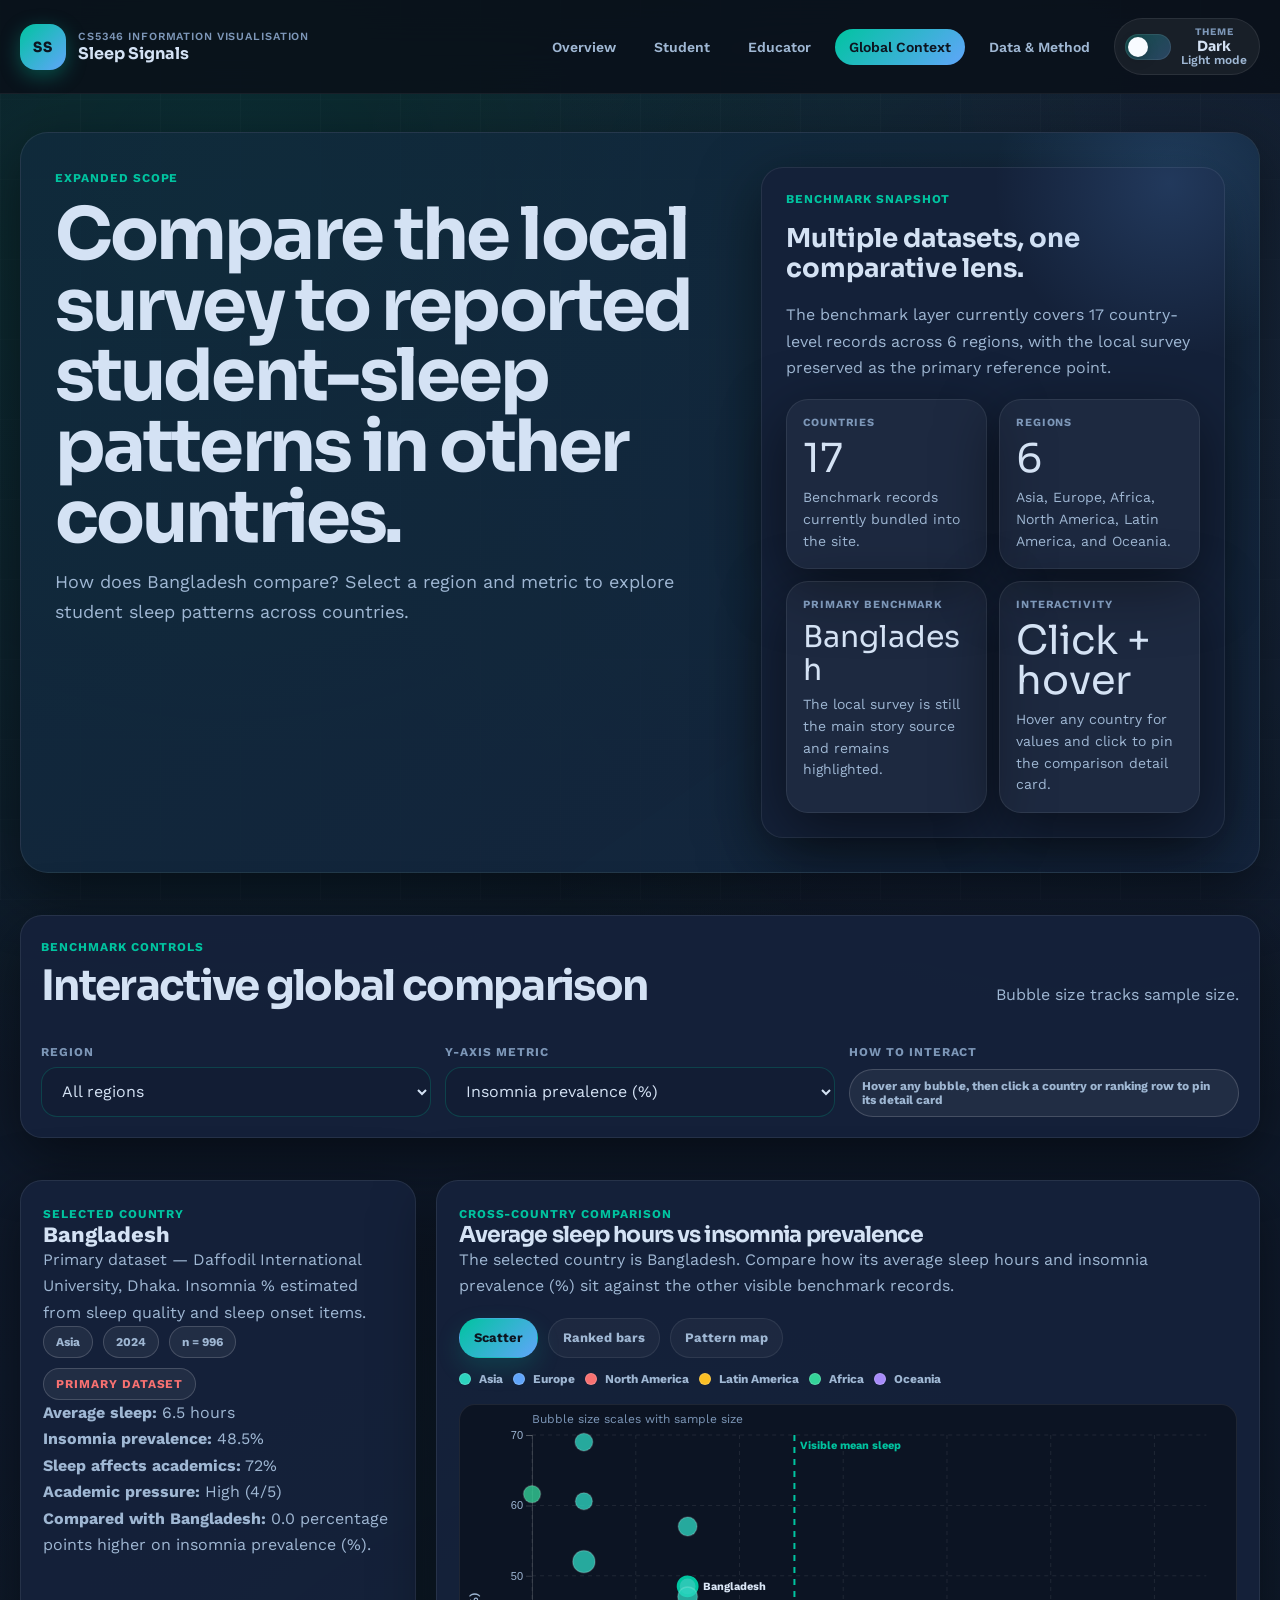
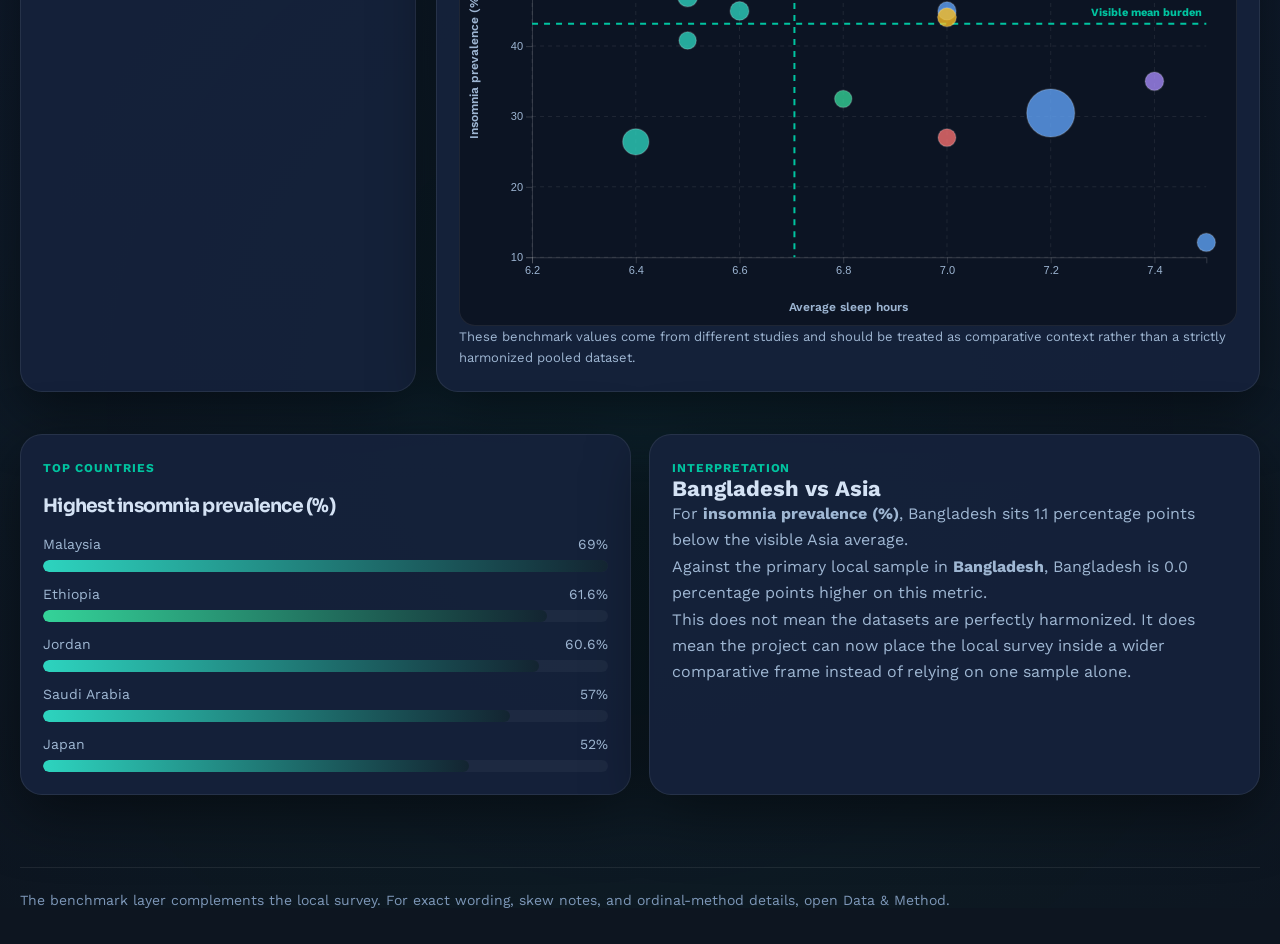
==== commit 2daa7a00: "style: reduce copy verbosity across all pages Shorten and simplify text throughout — trimmed hero pa" ====
--- a/context.html
+++ b/context.html
@@ -39,9 +39,7 @@
           <span class="eyebrow">Expanded scope</span>
           <h1>Compare the local survey to reported student-sleep patterns in other countries.</h1>
           <p>
-            This page adds a benchmark layer so the project no longer depends on a single dataset alone.
-            The local survey remains the main analytic source, but this scatter plot gives broader context for sleep burden,
-            academic pressure, and reported academic impact.
+            How does Bangladesh compare? Select a region and metric to explore student sleep patterns across countries.
           </p>
         </div>
         <aside class="hero-card" id="contextStats">
@@ -58,7 +56,7 @@
             <h2>Interactive global comparison</h2>
           </div>
           <p>
-            Use region and metric switches to compare the local survey against peer contexts. Bubble size tracks sample size.
+            Bubble size tracks sample size.
           </p>
         </div>
         <div class="controls-grid">
@@ -124,4 +122,4 @@
   <script src="assets/theme.js" defer></script>
   <script src="assets/context.js" defer></script>
 </body>
-</html>
+</html>
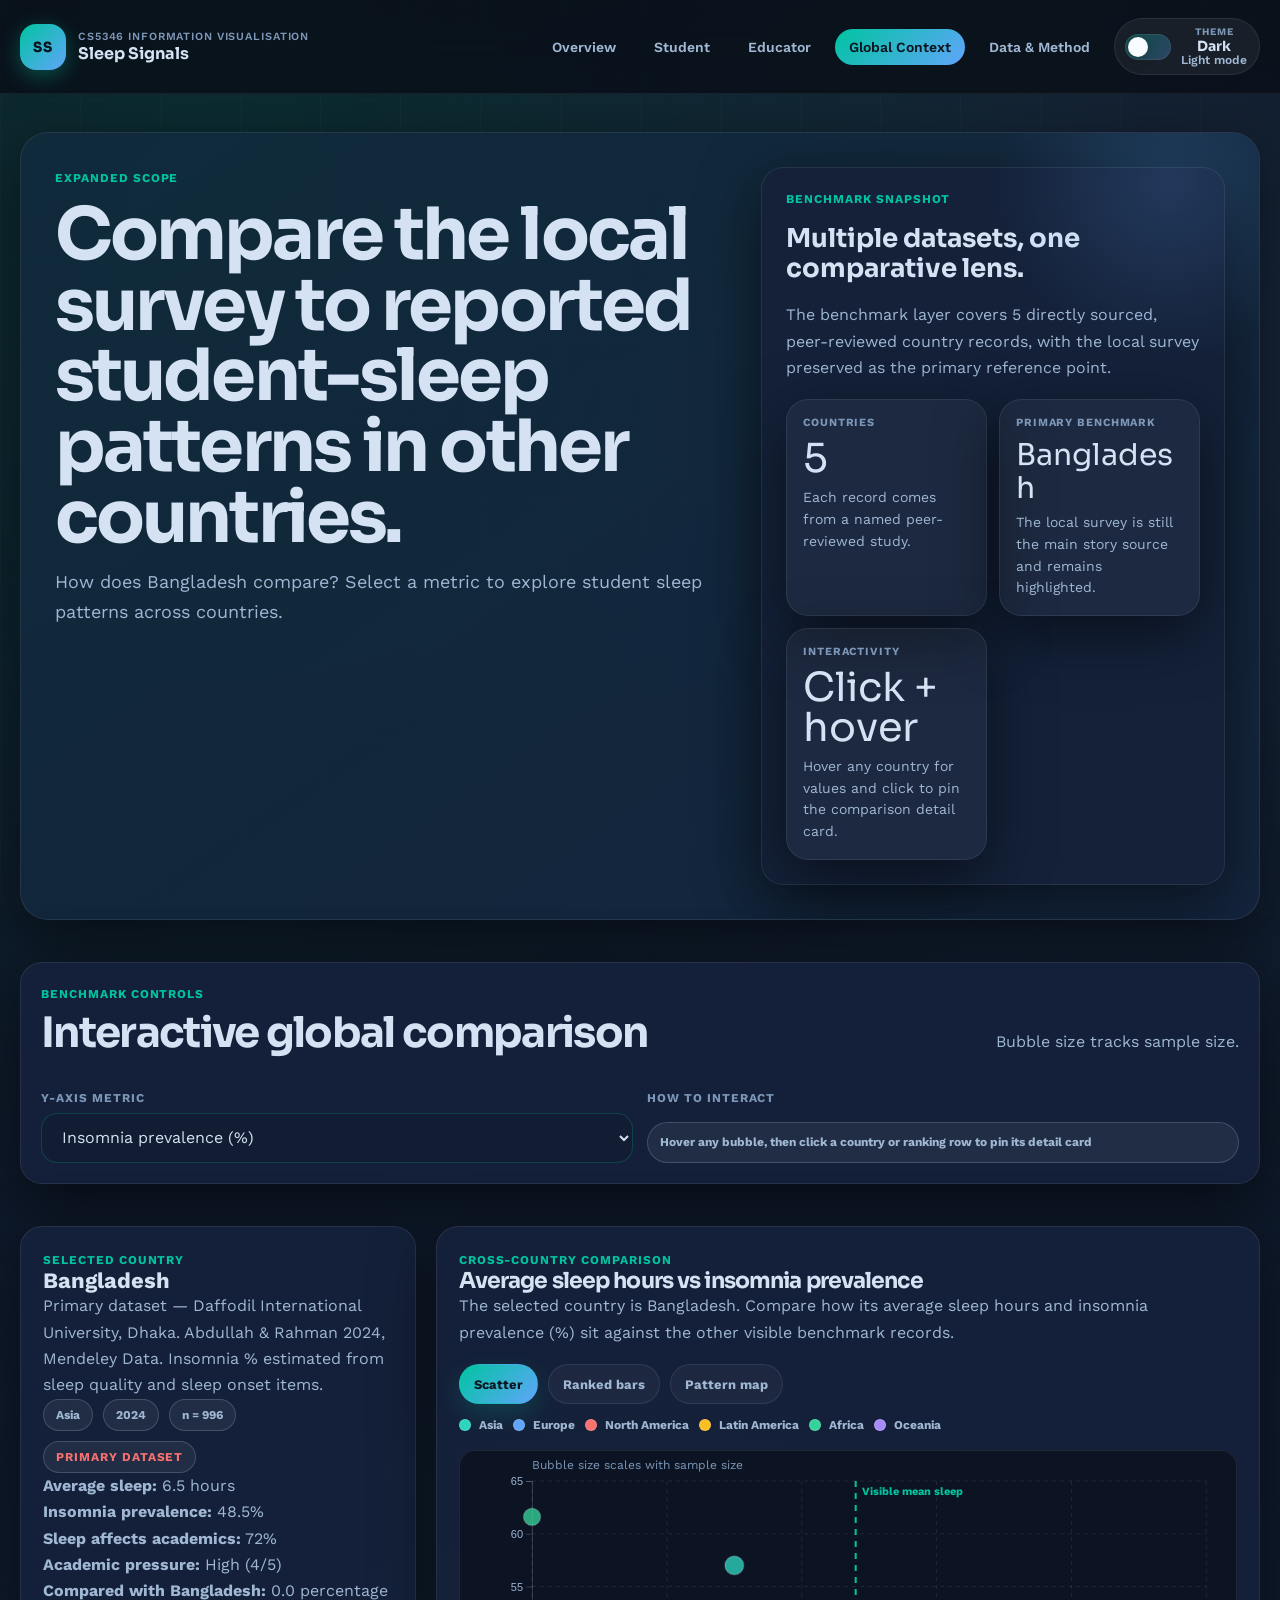
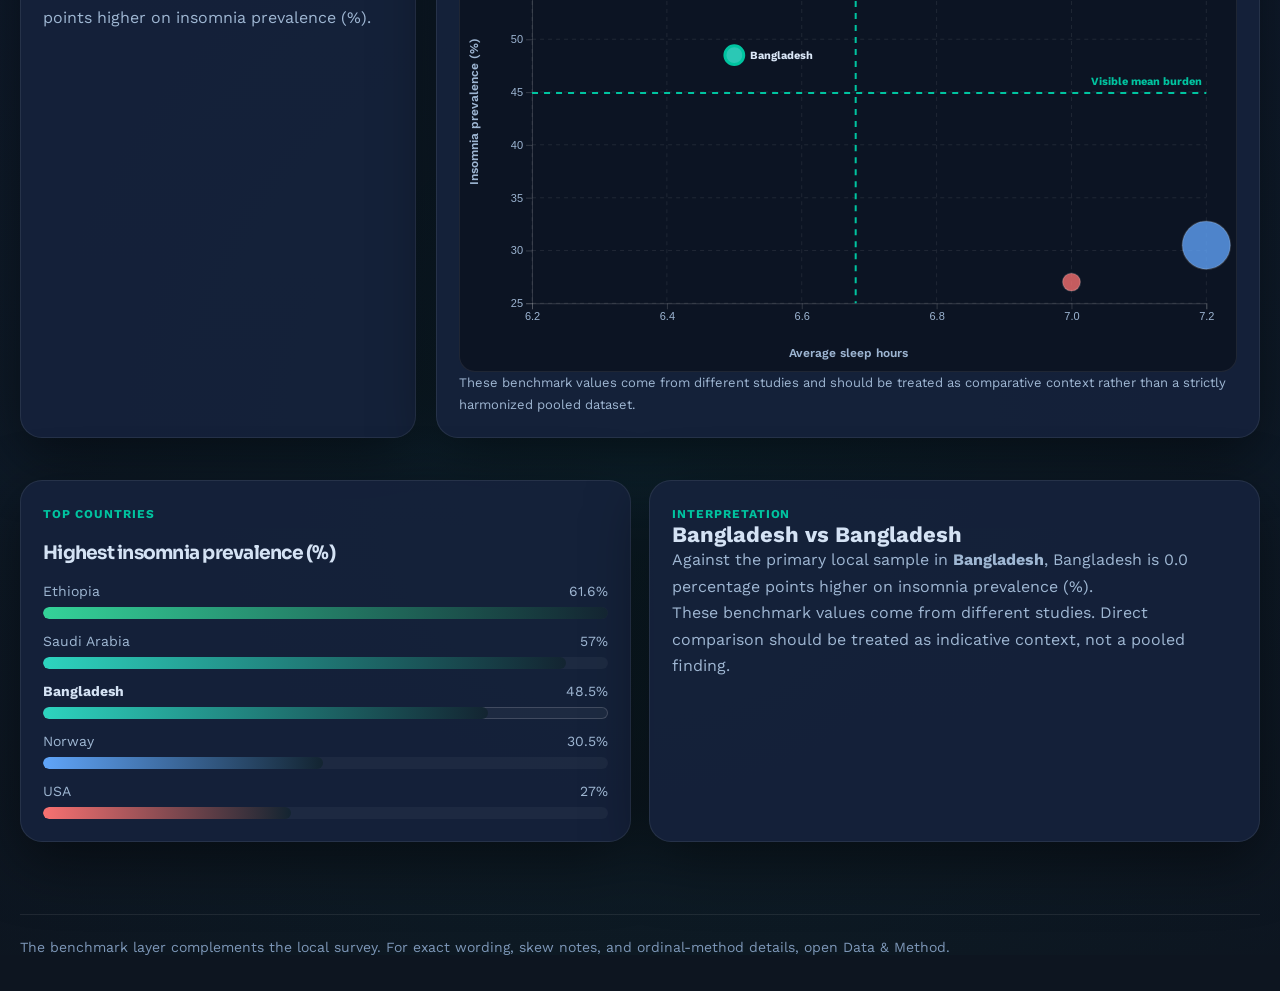
==== commit 4cbdcbd5: "remove country data from global context tab for accuracy, removed filter as number of data point dro" ====
--- a/context.html
+++ b/context.html
@@ -39,7 +39,7 @@
           <span class="eyebrow">Expanded scope</span>
           <h1>Compare the local survey to reported student-sleep patterns in other countries.</h1>
           <p>
-            How does Bangladesh compare? Select a region and metric to explore student sleep patterns across countries.
+            How does Bangladesh compare? Select a metric to explore student sleep patterns across countries.
           </p>
         </div>
         <aside class="hero-card" id="contextStats">
@@ -60,10 +60,6 @@
           </p>
         </div>
         <div class="controls-grid">
-          <div class="field">
-            <label for="contextRegion">Region</label>
-            <select id="contextRegion"></select>
-          </div>
           <div class="field">
             <label for="contextMetric">Y-axis metric</label>
             <select id="contextMetric"></select>
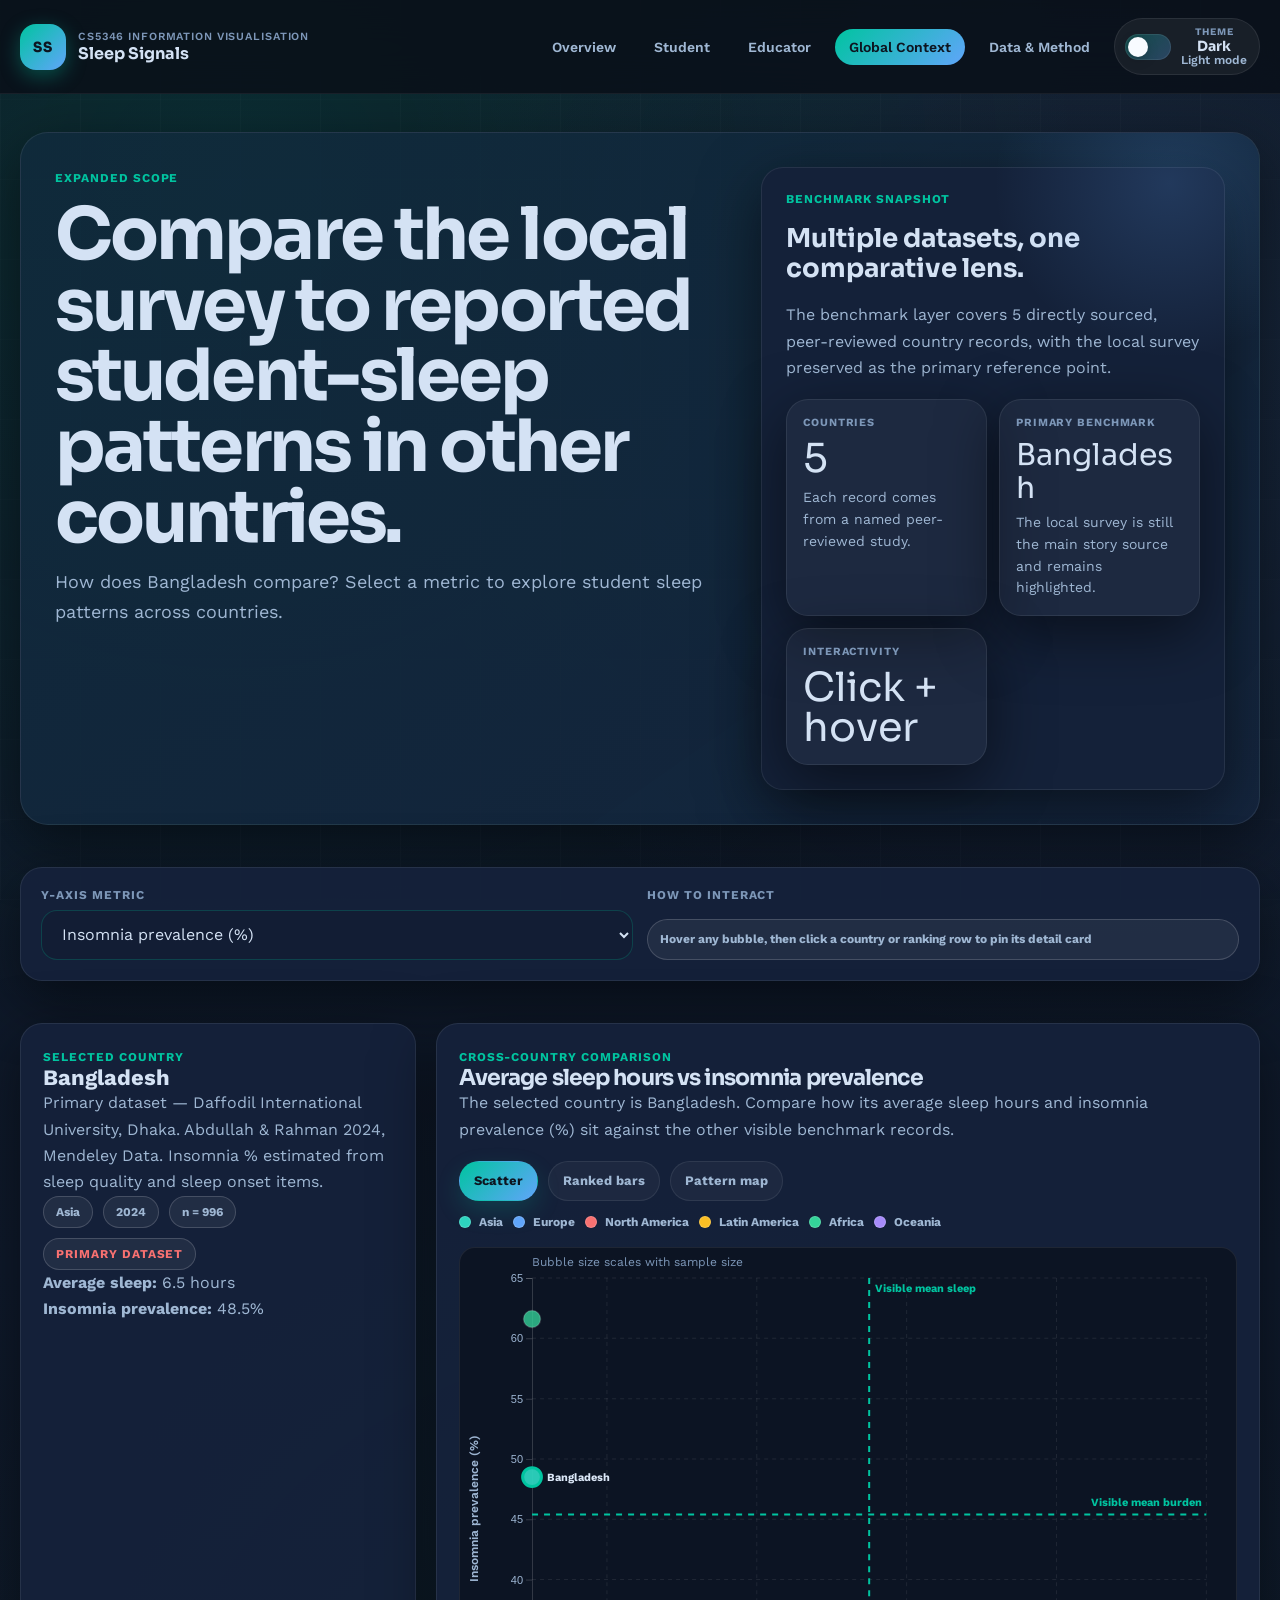
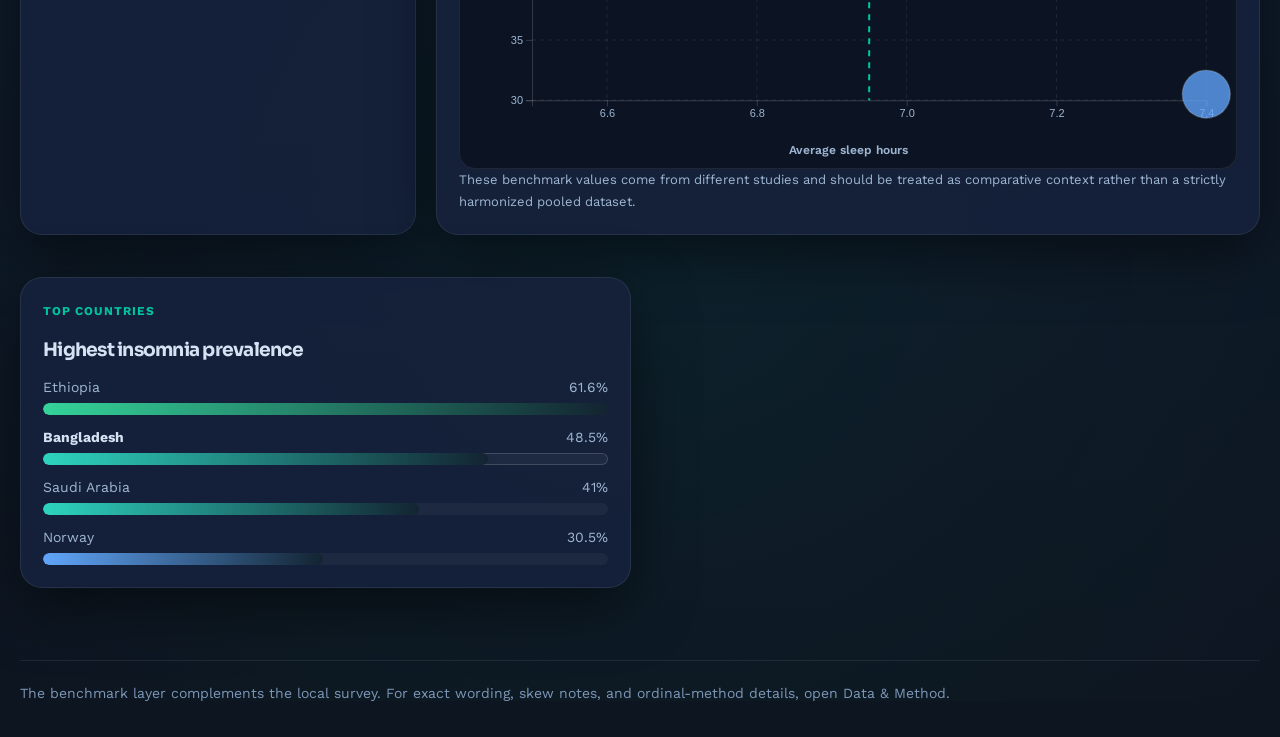
==== commit d97ab003: "change global context data source, change filter behavior, and default landing on filter selection d" ====
--- a/context.html
+++ b/context.html
@@ -50,15 +50,6 @@
 
     <section class="section fade-up">
       <div class="controls-panel">
-        <div class="section-head">
-          <div>
-            <span class="section-kicker">Benchmark controls</span>
-            <h2>Interactive global comparison</h2>
-          </div>
-          <p>
-            Bubble size tracks sample size.
-          </p>
-        </div>
         <div class="controls-grid">
           <div class="field">
             <label for="contextMetric">Y-axis metric</label>
@@ -100,9 +91,6 @@
           <h3 class="panel-title" id="contextRankingTitle">Highest insomnia prevalence</h3>
           <div class="bar-list" id="contextRanking"></div>
         </article>
-        <article class="note-card" id="contextInsight">
-          <div class="loading-state">Loading benchmark insight…</div>
-        </article>
       </div>
     </section>
   </main>
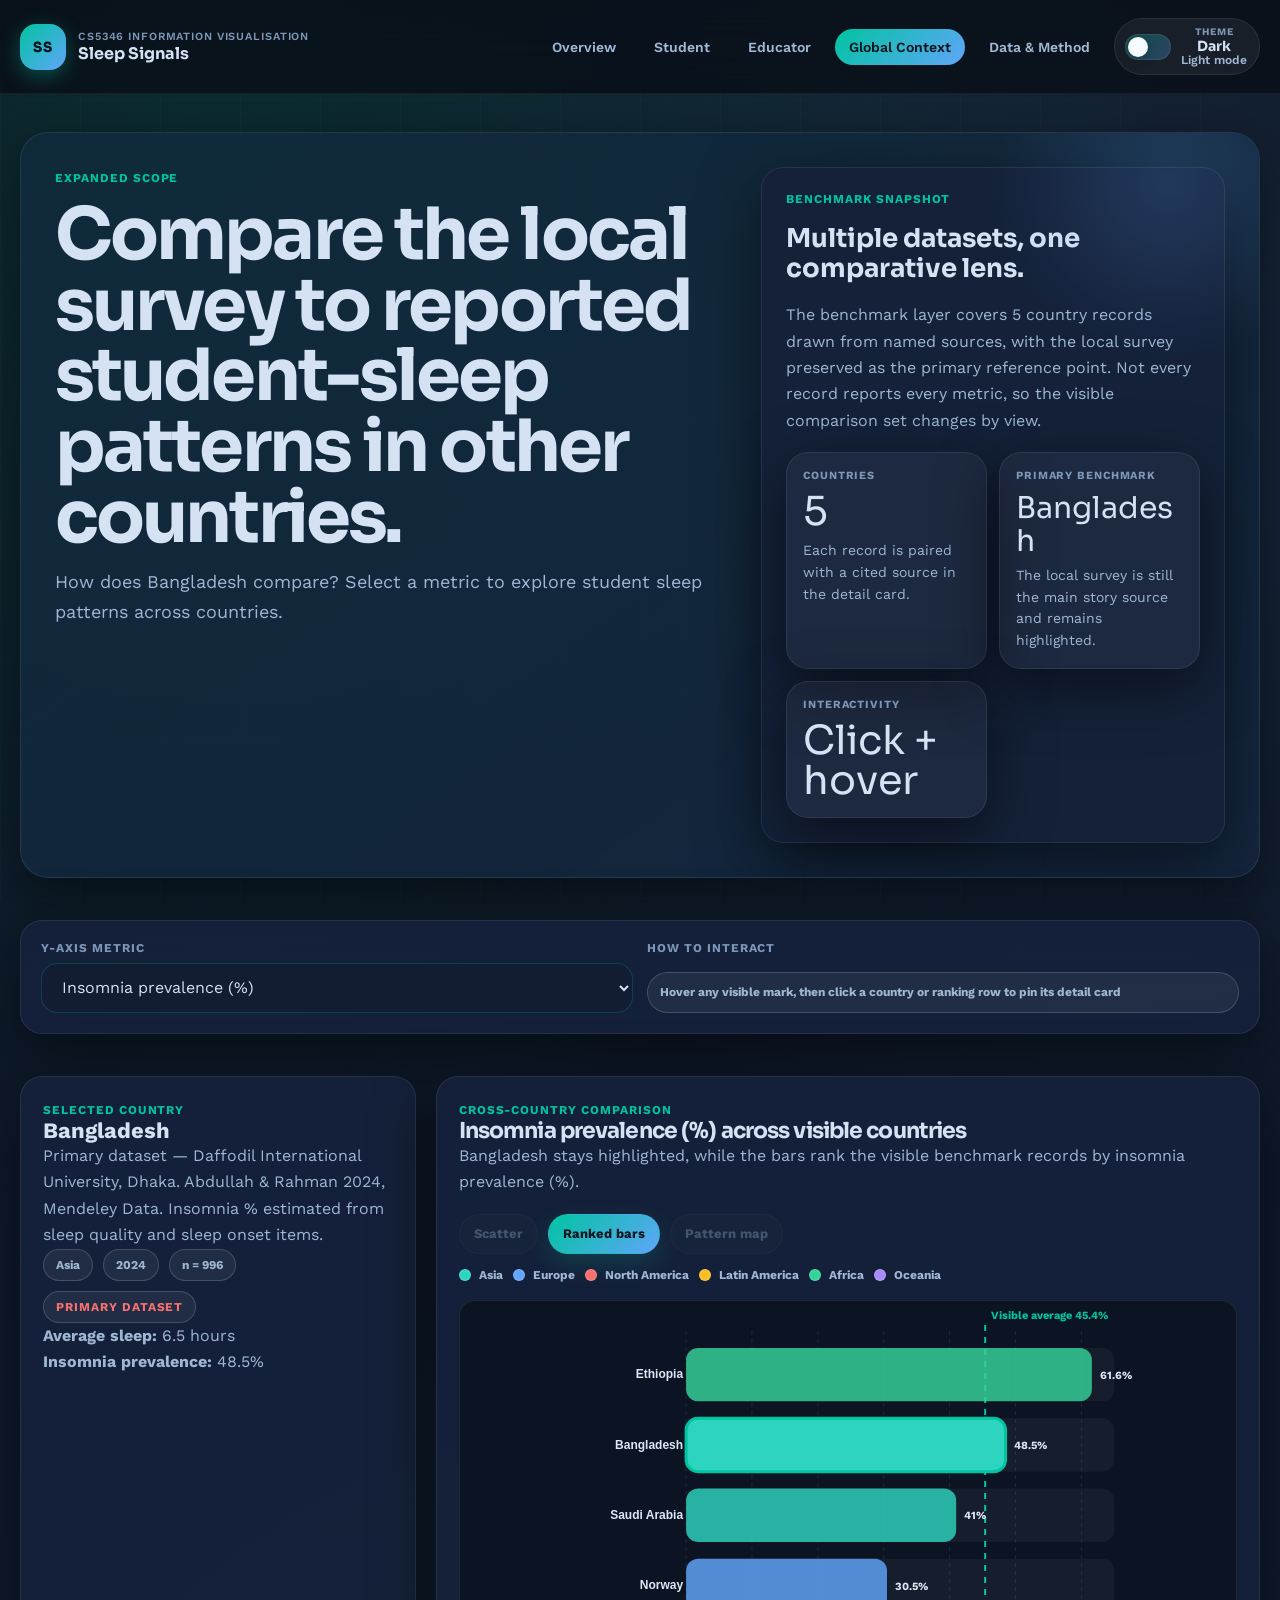
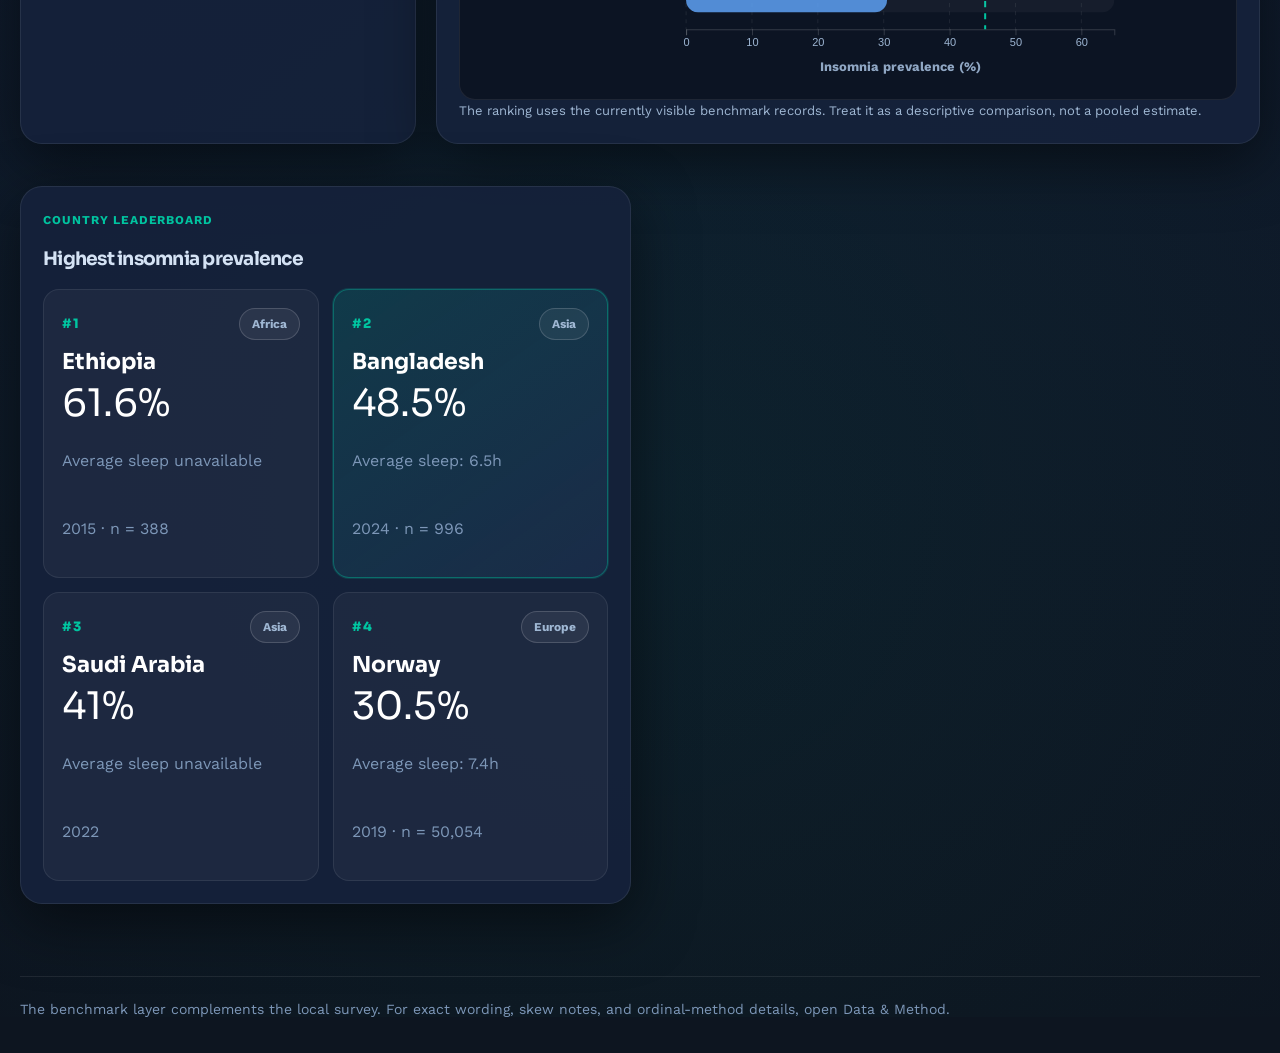
==== commit d1d30a59: "Modification according to feedback" ====
--- a/context.html
+++ b/context.html
@@ -57,7 +57,7 @@
           </div>
           <div class="field">
             <label>How to interact</label>
-            <div class="sample-pill">Hover any bubble, then click a country or ranking row to pin its detail card</div>
+            <div class="sample-pill">Hover any visible mark, then click a country or ranking row to pin its detail card</div>
           </div>
         </div>
       </div>
@@ -87,9 +87,9 @@
     <section class="section fade-up">
       <div class="data-grid">
         <article class="surface-card">
-          <span class="section-kicker">Top countries</span>
+          <span class="section-kicker">Country leaderboard</span>
           <h3 class="panel-title" id="contextRankingTitle">Highest insomnia prevalence</h3>
-          <div class="bar-list" id="contextRanking"></div>
+          <div class="context-ranking-grid" id="contextRanking"></div>
         </article>
       </div>
     </section>
@@ -106,4 +106,4 @@
   <script src="assets/theme.js" defer></script>
   <script src="assets/context.js" defer></script>
 </body>
-</html>+</html>
--- a/assets/site.css
+++ b/assets/site.css
@@ -425,6 +425,52 @@
   margin-top: 26px;
 }
 
+.audience-grid {
+  display: grid;
+  grid-template-columns: repeat(2, minmax(0, 1fr));
+  gap: 16px;
+  margin-top: 26px;
+}
+
+.audience-card {
+  display: grid;
+  gap: 12px;
+  min-height: 210px;
+  padding: 22px;
+  border: 1px solid var(--surface-border-strong);
+  border-radius: var(--radius-lg);
+  background: linear-gradient(145deg, rgba(0, 196, 160, 0.09), rgba(96, 165, 250, 0.05));
+  box-shadow: var(--shadow);
+  transition: transform 160ms ease, border-color 160ms ease, background 160ms ease;
+}
+
+.audience-card:hover,
+.audience-card:focus-visible {
+  transform: translateY(-2px);
+  border-color: rgba(0, 196, 160, 0.4);
+  background: linear-gradient(145deg, rgba(0, 196, 160, 0.14), rgba(96, 165, 250, 0.07));
+}
+
+.audience-card h3 {
+  margin: 0;
+  font-family: var(--font-display);
+  font-size: 28px;
+  line-height: 1.05;
+  letter-spacing: -0.04em;
+}
+
+.audience-card p {
+  margin: 0;
+  color: var(--ink-soft);
+  line-height: 1.65;
+}
+
+.audience-link {
+  margin-top: auto;
+  color: var(--teal);
+  font-weight: 700;
+}
+
 .btn {
   display: inline-flex;
   align-items: center;
@@ -709,6 +755,83 @@
   border-color: transparent;
   background: linear-gradient(135deg, var(--teal), var(--sky));
   box-shadow: 0 10px 24px rgba(0, 196, 160, 0.18);
+}
+
+.view-toggle[disabled] {
+  opacity: 0.35;
+  cursor: not-allowed;
+  pointer-events: none;
+}
+
+.formula-tooltip-wrapper {
+  position: relative;
+  display: inline-flex;
+  align-items: center;
+  margin-left: 4px;
+}
+
+.formula-icon {
+  font-size: 12px;
+  color: var(--ink-soft);
+  cursor: help;
+  user-select: none;
+  border: 1px solid var(--border);
+  border-radius: 999px;
+  padding: 1px 8px;
+  transition: color 0.15s, border-color 0.15s;
+}
+
+.formula-tooltip-wrapper:hover .formula-icon {
+  color: var(--teal);
+  border-color: var(--teal);
+}
+
+.formula-tooltip {
+  display: none;
+  position: absolute;
+  bottom: calc(100% + 10px);
+  left: 0;
+  background: var(--surface0);
+  border: 1px solid var(--border);
+  border-radius: 10px;
+  padding: 14px 18px;
+  white-space: nowrap;
+  z-index: 200;
+  box-shadow: 0 8px 24px rgba(0,0,0,0.18);
+  align-items: center;
+  gap: 6px;
+  font-size: 13px;
+  color: var(--ink);
+}
+
+.formula-tooltip-wrapper:hover .formula-tooltip {
+  display: inline-flex;
+}
+
+.formula-label {
+  font-style: italic;
+  color: var(--ink-soft);
+}
+
+.formula-fraction {
+  display: inline-flex;
+  flex-direction: column;
+  align-items: center;
+  gap: 3px;
+  font-style: italic;
+}
+
+.formula-numerator {
+  border-bottom: 1.5px solid var(--ink-soft);
+  padding: 0 4px 3px;
+  font-size: 12px;
+  color: var(--ink);
+}
+
+.formula-denominator {
+  padding: 2px 4px 0;
+  font-size: 12px;
+  color: var(--ink-soft);
 }
 
 .legend-item {
@@ -935,21 +1058,30 @@
   margin-top: 18px;
 }
 
-.impact-bar {
-  position: relative;
+.impact-cells {
+  display: flex;
+  gap: 4px;
   flex: 1;
-  height: 10px;
-  border-radius: 999px;
+}
+
+.impact-cell {
+  flex: 1;
+  height: 8px;
+  border-radius: 3px;
   background: var(--surface-muted);
-  overflow: hidden;
-}
-
-.impact-fill {
-  position: absolute;
-  inset: 0 auto 0 0;
-  width: 0;
-  border-radius: 999px;
-  background: linear-gradient(90deg, var(--teal), var(--sky));
+  transition: background 0.2s;
+}
+
+.impact-cells--mild .impact-cell.filled {
+  background: var(--sky);
+}
+
+.impact-cells--moderate .impact-cell.filled {
+  background: var(--sky);
+}
+
+.impact-cells--strong .impact-cell.filled {
+  background: var(--sky);
 }
 
 .viz-layout {
@@ -1055,6 +1187,69 @@
   display: grid;
   gap: 14px;
   margin-top: 18px;
+}
+
+.context-ranking-grid {
+  display: grid;
+  grid-template-columns: repeat(auto-fit, minmax(220px, 1fr));
+  gap: 14px;
+  margin-top: 18px;
+}
+
+.context-rank-card {
+  width: 100%;
+  display: grid;
+  gap: 10px;
+  padding: 18px;
+  border: 1px solid var(--surface-border);
+  border-radius: var(--radius-md);
+  background: var(--surface-muted);
+  text-align: left;
+  cursor: pointer;
+  appearance: none;
+  transition: transform 160ms ease, border-color 160ms ease, background 160ms ease, box-shadow 160ms ease;
+}
+
+.context-rank-card:hover,
+.context-rank-card:focus-visible {
+  transform: translateY(-1px);
+  border-color: rgba(0, 196, 160, 0.24);
+  background: var(--surface-hover);
+}
+
+.context-rank-card.selected {
+  border-color: rgba(0, 196, 160, 0.38);
+  background: linear-gradient(145deg, rgba(0, 196, 160, 0.16), rgba(96, 165, 250, 0.08));
+  box-shadow: 0 0 0 1px rgba(0, 196, 160, 0.18);
+}
+
+.context-rank-topline {
+  display: flex;
+  justify-content: space-between;
+  gap: 12px;
+  align-items: center;
+}
+
+.context-rank-index {
+  color: var(--teal);
+  font-family: var(--font-display);
+  font-size: 13px;
+  font-weight: 800;
+  letter-spacing: 0.08em;
+  text-transform: uppercase;
+}
+
+.context-rank-country {
+  margin: 0;
+  font-family: var(--font-display);
+  font-size: 22px;
+  line-height: 1.1;
+}
+
+.context-rank-value {
+  font-family: var(--font-display);
+  font-size: clamp(28px, 4vw, 38px);
+  line-height: 1;
 }
 
 .bar-row {
@@ -1102,7 +1297,7 @@
   inset: 0 auto 0 0;
   width: 0;
   border-radius: 999px;
-  background: linear-gradient(90deg, var(--teal), var(--sky));
+  background: linear-gradient(90deg, #f59e0b, var(--teal));
 }
 
 .glossary-grid {
@@ -1295,6 +1490,7 @@
 
   .finding-grid,
   .route-grid,
+  .audience-grid,
   .insight-grid,
   .glossary-grid,
   .quadrant-grid {
@@ -1345,6 +1541,7 @@
   .controls-grid,
   .finding-grid,
   .route-grid,
+  .audience-grid,
   .insight-grid,
   .glossary-grid,
   .method-grid,
